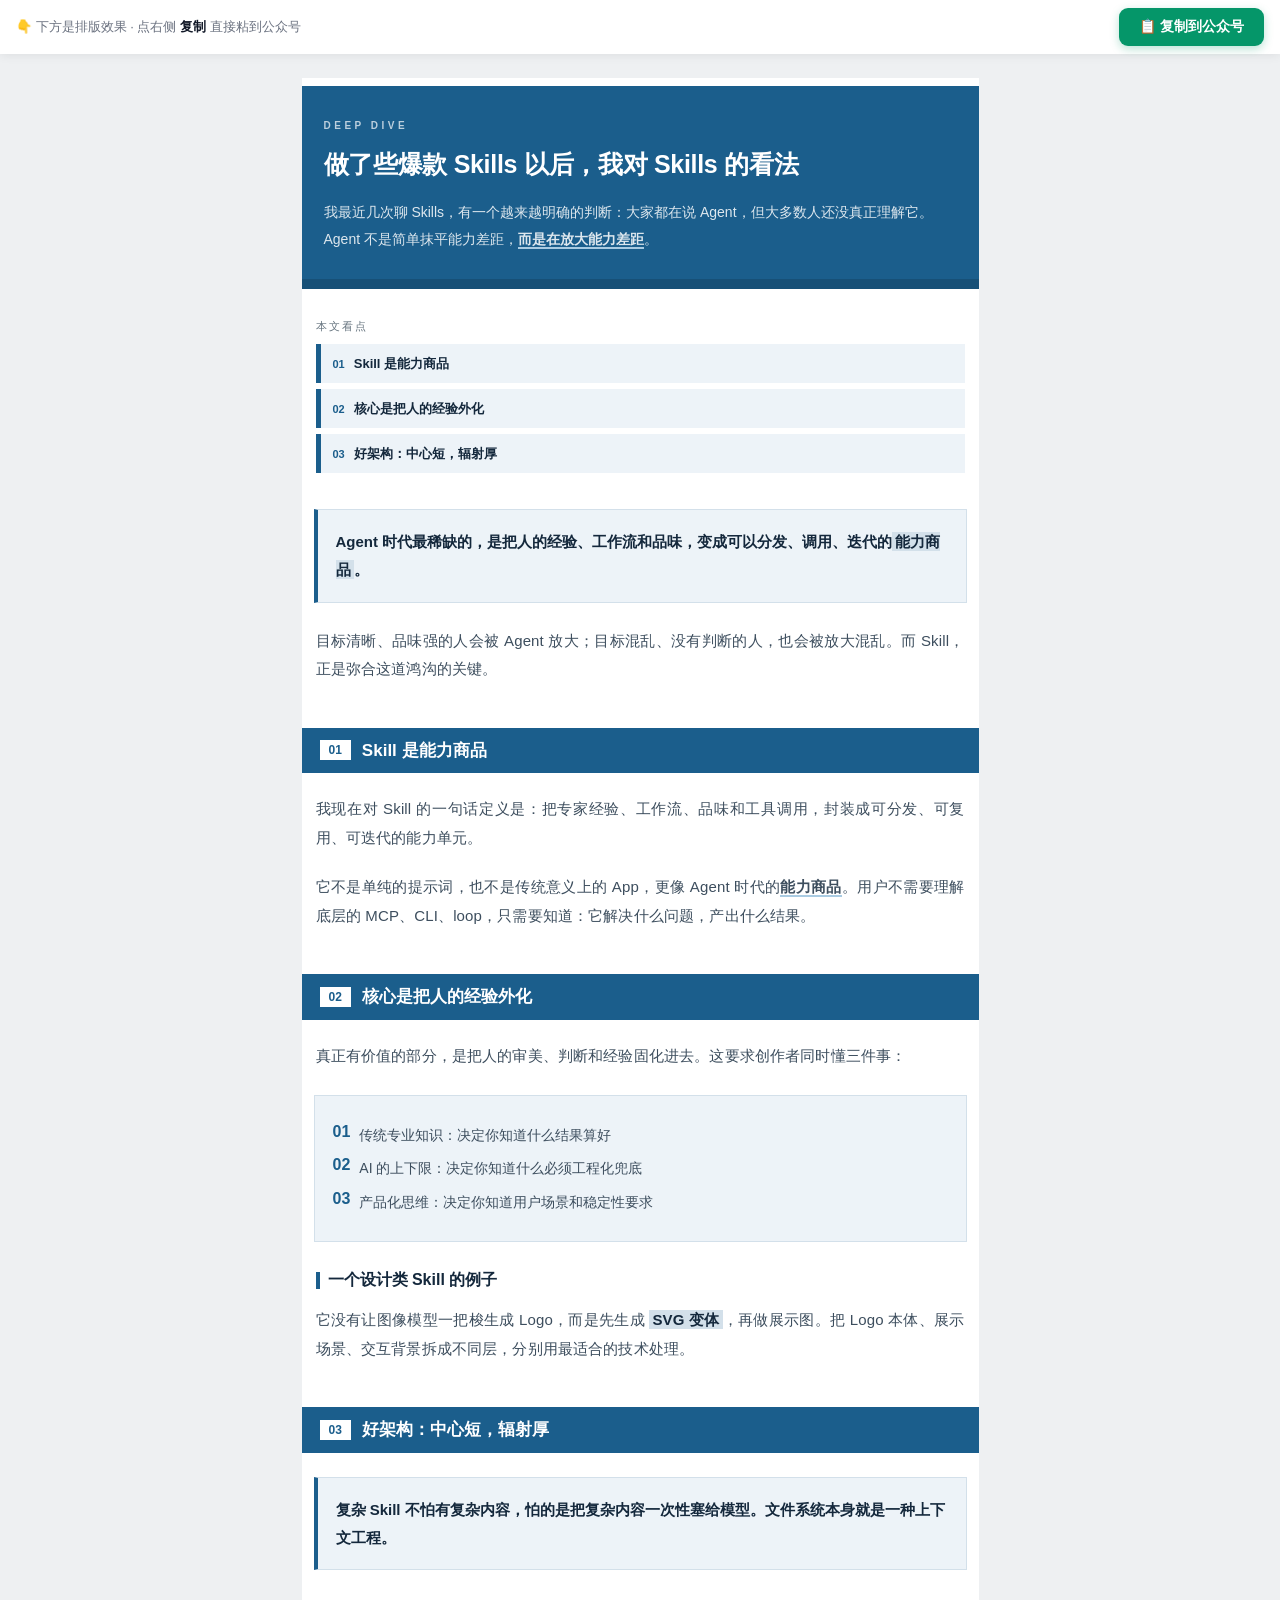
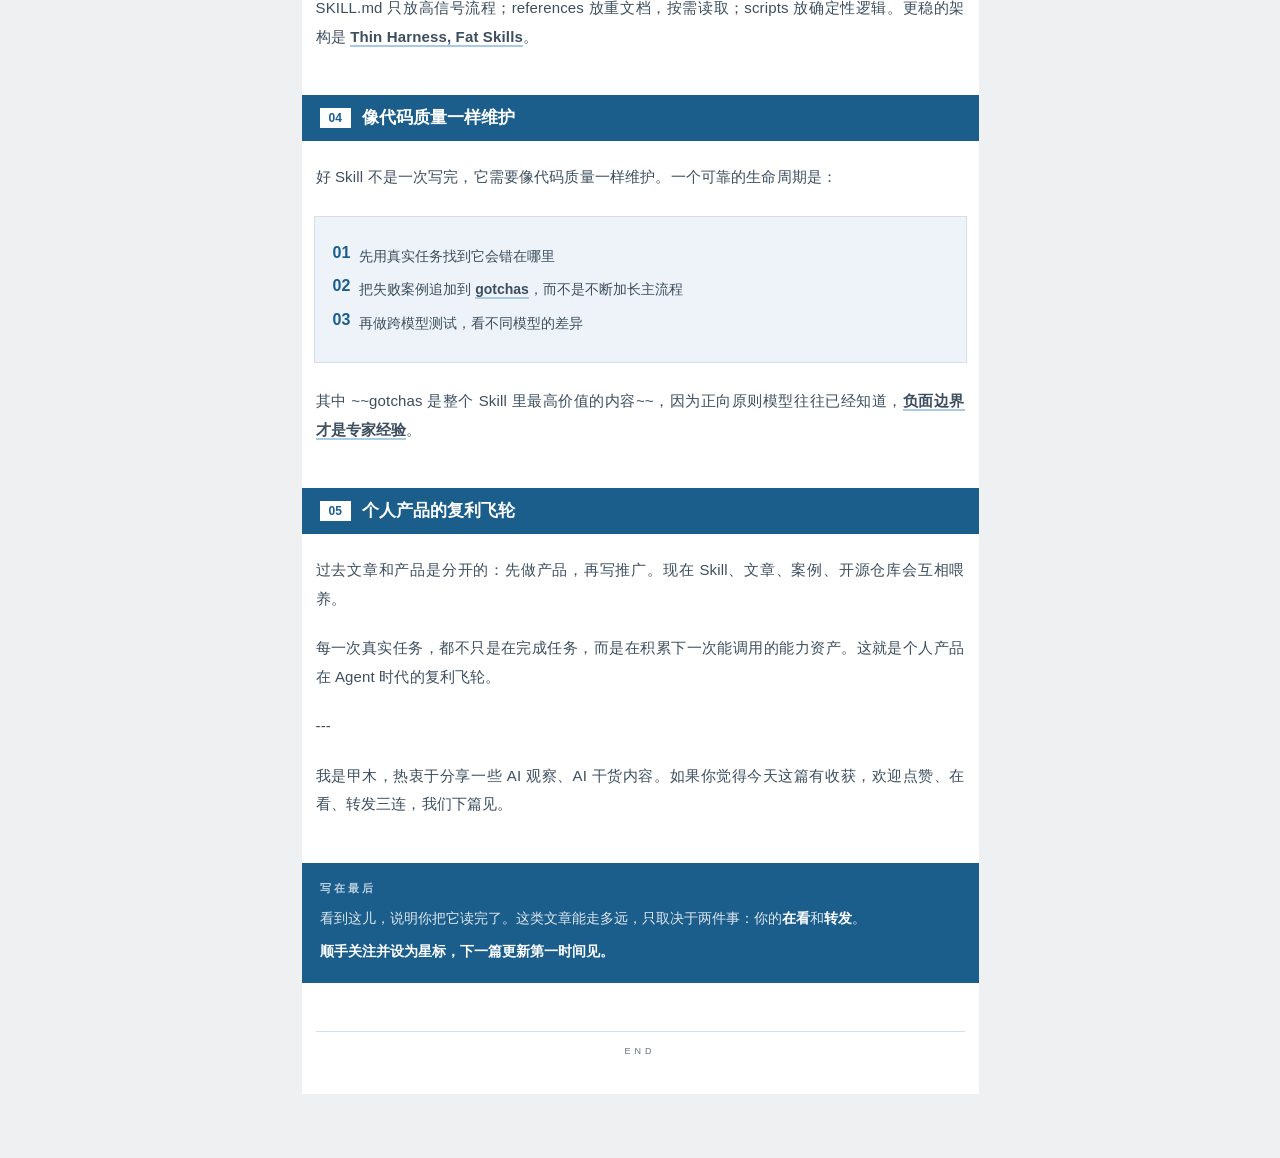
==== docs/gallery/color-block.html @ 977cc952 "feat: optimize pipeline and add news themes" ====
<!DOCTYPE html>
<html lang="zh-CN">
<head>
<meta charset="UTF-8">
<meta name="viewport" content="width=device-width, initial-scale=1">
<title>color-block · 公众号排版预览</title>
<style>
  body{margin:0;background:#eef0f2;font-family:-apple-system,BlinkMacSystemFont,'PingFang SC','Hiragino Sans GB','Microsoft YaHei',sans-serif;-webkit-text-size-adjust:100%;}
  .gzh-toolbar{position:fixed;top:0;left:0;right:0;height:54px;background:#ffffff;box-shadow:0 1px 10px rgba(0,0,0,.08);display:flex;align-items:center;justify-content:space-between;padding:0 16px;z-index:99;}
  .gzh-hint{font-size:13px;color:#6b7280;line-height:1.4;}
  .gzh-hint b{color:#111827;}
  .gzh-copy{background:#059669;color:#fff;border:0;border-radius:9px;padding:10px 20px;font-size:14px;font-weight:700;cursor:pointer;box-shadow:0 3px 10px rgba(5,150,105,.28);white-space:nowrap;transition:transform .08s,background .15s;}
  .gzh-copy:hover{background:#047857;}
  .gzh-copy:active{transform:translateY(1px);}
  .gzh-toast{position:fixed;top:66px;left:50%;transform:translateX(-50%);background:#111827;color:#fff;padding:11px 20px;border-radius:10px;font-size:14px;font-weight:600;opacity:0;pointer-events:none;transition:opacity .25s;z-index:100;box-shadow:0 6px 20px rgba(0,0,0,.25);max-width:88vw;text-align:center;}
  .gzh-toast.show{opacity:1;}
  .gzh-stage{max-width:700px;margin:78px auto 64px;padding:0 8px;}
  @media(max-width:520px){.gzh-hint{max-width:150px;}}
</style>
</head>
<body>
<div class="gzh-toolbar">
  <span class="gzh-hint">👇 下方是排版效果 · 点右侧 <b>复制</b> 直接粘到公众号</span>
  <button class="gzh-copy" id="gzhCopyBtn" onclick="gzhCopy()">📋 复制到公众号</button>
</div>
<div class="gzh-toast" id="gzhToast"></div>
<div class="gzh-stage">
  <div id="gzh-content">
<section style="box-sizing:border-box;max-width:677px;margin:0 auto;padding:8px 0 30px;background:#FFFFFF;color:#3D4E5E;font-family:-apple-system,BlinkMacSystemFont,Segoe UI,PingFang SC,Hiragino Sans GB,Microsoft YaHei,sans-serif;overflow-x:hidden;"><section style="margin:0 0 30px;background:#1B5E8C;padding:34px 22px 0;"><p style="margin:0 0 16px;font-size:10px;font-weight:800;letter-spacing:3.5px;color:#FFFFFFB3;"><span leaf="">DEEP DIVE</span></p><p style="margin:0 0 16px;font-size:25px;font-weight:800;line-height:1.42;color:#FFFFFF;letter-spacing:-0.3px;"><span leaf="">做了些爆款 Skills 以后，我对 Skills 的看法</span></p><p style="margin:0 0 26px;font-size:14px;line-height:1.95;color:#FFFFFFD9;"><span leaf="">我最近几次聊 Skills，有一个越来越明确的判断：大家都在说 Agent，但大多数人还没真正理解它。Agent 不是简单抹平能力差距，</span><span style="border-bottom:2px solid #A9CBE2;font-weight:600;"><span leaf="">而是在放大能力差距</span></span><span leaf="">。</span></p><section style="height:10px;background:#00000026;margin:0 -22px;line-height:0;"><span leaf=""> </span></section></section><section style="margin:0 14px 36px;"><p style="font-size:11px;color:#66747F;margin:0 0 10px;letter-spacing:2px;"><span leaf="">本文看点</span></p><section style="background:#EDF3F8;border-left:5px solid #1B5E8C;padding:10px 12px;margin-bottom:6px;"><span style="font-size:11px;font-weight:800;color:#1B5E8C;margin-right:9px;"><span leaf="">01</span></span><span style="font-size:13px;font-weight:700;color:#14283C;"><span leaf="">Skill 是能力商品</span></span></section><section style="background:#EDF3F8;border-left:5px solid #1B5E8C;padding:10px 12px;margin-bottom:6px;"><span style="font-size:11px;font-weight:800;color:#1B5E8C;margin-right:9px;"><span leaf="">02</span></span><span style="font-size:13px;font-weight:700;color:#14283C;"><span leaf="">核心是把人的经验外化</span></span></section><section style="background:#EDF3F8;border-left:5px solid #1B5E8C;padding:10px 12px;margin-bottom:6px;"><span style="font-size:11px;font-weight:800;color:#1B5E8C;margin-right:9px;"><span leaf="">03</span></span><span style="font-size:13px;font-weight:700;color:#14283C;"><span leaf="">好架构：中心短，辐射厚</span></span></section></section><section style="margin:24px 12px;padding:18px;background:#FFFFFF;border:1px solid #D3E0EA;border-radius:0;box-shadow:none;background:#EDF3F8;border-left:4px solid #1B5E8C;box-shadow:none;"><p style="margin:0;font-size:15px;line-height:1.85;color:#14283C;font-weight:650;"><span leaf="">Agent 时代最稀缺的，是把人的经验、工作流和品味，变成可以分发、调用、迭代的</span><span style="background:#D3E0EA;color:#14283C;padding:1px 3px;font-weight:600;"><span leaf="">能力商品</span></span><span leaf="">。</span></p></section><p style="margin:0 14px 21px;font-size:15px;line-height:1.9;letter-spacing:0.15px;text-align:justify;color:#3D4E5E;"><span leaf="">目标清晰、品味强的人会被 Agent 放大；目标混乱、没有判断的人，也会被放大混乱。而 Skill，正是弥合这道鸿沟的关键。</span></p><section style="margin:44px 0 22px;background:#1B5E8C;padding:11px 18px;"><section style="display:flex;align-items:center;"><span style="display:inline-block;background:#FFFFFF;color:#1B5E8C;font-size:12px;font-weight:800;padding:3px 9px;margin-right:11px;"><span leaf="">01</span></span><span style="font-size:17px;font-weight:800;color:#FFFFFF;line-height:1.4;"><span leaf="">Skill 是能力商品</span></span></section></section><p style="margin:0 14px 21px;font-size:15px;line-height:1.9;letter-spacing:0.15px;text-align:justify;color:#3D4E5E;"><span leaf="">我现在对 Skill 的一句话定义是：把专家经验、工作流、品味和工具调用，封装成可分发、可复用、可迭代的能力单元。</span></p><p style="margin:0 14px 21px;font-size:15px;line-height:1.9;letter-spacing:0.15px;text-align:justify;color:#3D4E5E;"><span leaf="">它不是单纯的提示词，也不是传统意义上的 App，更像 Agent 时代的</span><span style="border-bottom:2px solid #A9CBE2;font-weight:600;"><span leaf="">能力商品</span></span><span leaf="">。用户不需要理解底层的 MCP、CLI、loop，只需要知道：它解决什么问题，产出什么结果。</span></p><section style="margin:44px 0 22px;background:#1B5E8C;padding:11px 18px;"><section style="display:flex;align-items:center;"><span style="display:inline-block;background:#FFFFFF;color:#1B5E8C;font-size:12px;font-weight:800;padding:3px 9px;margin-right:11px;"><span leaf="">02</span></span><span style="font-size:17px;font-weight:800;color:#FFFFFF;line-height:1.4;"><span leaf="">核心是把人的经验外化</span></span></section></section><p style="margin:0 14px 21px;font-size:15px;line-height:1.9;letter-spacing:0.15px;text-align:justify;color:#3D4E5E;"><span leaf="">真正有价值的部分，是把人的审美、判断和经验固化进去。这要求创作者同时懂三件事：</span></p><section style="margin:24px 12px;padding:18px;background:#FFFFFF;border:1px solid #D3E0EA;border-radius:0;box-shadow:none;background:#EDF3F8;"><section style="display:flex;align-items:flex-start;margin:9px 0;"><p style="margin:0 9px 0 0;color:#1B5E8C;font-weight:900;"><span leaf="">01</span></p><p style="margin:0;flex:1;font-size:14px;line-height:1.75;color:#3D4E5E;"><span leaf="">传统专业知识：决定你知道什么结果算好</span></p></section><section style="display:flex;align-items:flex-start;margin:9px 0;"><p style="margin:0 9px 0 0;color:#1B5E8C;font-weight:900;"><span leaf="">02</span></p><p style="margin:0;flex:1;font-size:14px;line-height:1.75;color:#3D4E5E;"><span leaf="">AI 的上下限：决定你知道什么必须工程化兜底</span></p></section><section style="display:flex;align-items:flex-start;margin:9px 0;"><p style="margin:0 9px 0 0;color:#1B5E8C;font-weight:900;"><span leaf="">03</span></p><p style="margin:0;flex:1;font-size:14px;line-height:1.75;color:#3D4E5E;"><span leaf="">产品化思维：决定你知道用户场景和稳定性要求</span></p></section></section><section style="margin:28px 14px 15px;display:flex;align-items:center;gap:8px;"><span style="width:4px;height:17px;background:#1B5E8C;display:inline-block;"><span leaf=""> </span></span><p style="margin:0;font-size:16px;font-weight:800;color:#14283C;"><span leaf="">一个设计类 Skill 的例子</span></p></section><p style="margin:0 14px 21px;font-size:15px;line-height:1.9;letter-spacing:0.15px;text-align:justify;color:#3D4E5E;"><span leaf="">它没有让图像模型一把梭生成 Logo，而是先生成 </span><span style="background:#D3E0EA;color:#14283C;padding:1px 3px;font-weight:600;"><span leaf="">SVG 变体</span></span><span leaf="">，再做展示图。把 Logo 本体、展示场景、交互背景拆成不同层，分别用最适合的技术处理。</span></p><section style="margin:44px 0 22px;background:#1B5E8C;padding:11px 18px;"><section style="display:flex;align-items:center;"><span style="display:inline-block;background:#FFFFFF;color:#1B5E8C;font-size:12px;font-weight:800;padding:3px 9px;margin-right:11px;"><span leaf="">03</span></span><span style="font-size:17px;font-weight:800;color:#FFFFFF;line-height:1.4;"><span leaf="">好架构：中心短，辐射厚</span></span></section></section><section style="margin:24px 12px;padding:18px;background:#FFFFFF;border:1px solid #D3E0EA;border-radius:0;box-shadow:none;background:#EDF3F8;border-left:4px solid #1B5E8C;box-shadow:none;"><p style="margin:0;font-size:15px;line-height:1.85;color:#14283C;font-weight:650;"><span leaf="">复杂 Skill 不怕有复杂内容，怕的是把复杂内容一次性塞给模型。文件系统本身就是一种上下文工程。</span></p></section><p style="margin:0 14px 21px;font-size:15px;line-height:1.9;letter-spacing:0.15px;text-align:justify;color:#3D4E5E;"><span leaf="">SKILL.md 只放高信号流程；references 放重文档，按需读取；scripts 放确定性逻辑。更稳的架构是 </span><span style="border-bottom:2px solid #A9CBE2;font-weight:600;"><span leaf="">Thin Harness, Fat Skills</span></span><span leaf="">。</span></p><section style="margin:44px 0 22px;background:#1B5E8C;padding:11px 18px;"><section style="display:flex;align-items:center;"><span style="display:inline-block;background:#FFFFFF;color:#1B5E8C;font-size:12px;font-weight:800;padding:3px 9px;margin-right:11px;"><span leaf="">04</span></span><span style="font-size:17px;font-weight:800;color:#FFFFFF;line-height:1.4;"><span leaf="">像代码质量一样维护</span></span></section></section><p style="margin:0 14px 21px;font-size:15px;line-height:1.9;letter-spacing:0.15px;text-align:justify;color:#3D4E5E;"><span leaf="">好 Skill 不是一次写完，它需要像代码质量一样维护。一个可靠的生命周期是：</span></p><section style="margin:24px 12px;padding:18px;background:#FFFFFF;border:1px solid #D3E0EA;border-radius:0;box-shadow:none;background:#EDF3F8;"><section style="display:flex;align-items:flex-start;margin:9px 0;"><p style="margin:0 9px 0 0;color:#1B5E8C;font-weight:900;"><span leaf="">01</span></p><p style="margin:0;flex:1;font-size:14px;line-height:1.75;color:#3D4E5E;"><span leaf="">先用真实任务找到它会错在哪里</span></p></section><section style="display:flex;align-items:flex-start;margin:9px 0;"><p style="margin:0 9px 0 0;color:#1B5E8C;font-weight:900;"><span leaf="">02</span></p><p style="margin:0;flex:1;font-size:14px;line-height:1.75;color:#3D4E5E;"><span leaf="">把失败案例追加到 </span><span style="border-bottom:2px solid #A9CBE2;font-weight:600;"><span leaf="">gotchas</span></span><span leaf="">，而不是不断加长主流程</span></p></section><section style="display:flex;align-items:flex-start;margin:9px 0;"><p style="margin:0 9px 0 0;color:#1B5E8C;font-weight:900;"><span leaf="">03</span></p><p style="margin:0;flex:1;font-size:14px;line-height:1.75;color:#3D4E5E;"><span leaf="">再做跨模型测试，看不同模型的差异</span></p></section></section><p style="margin:0 14px 21px;font-size:15px;line-height:1.9;letter-spacing:0.15px;text-align:justify;color:#3D4E5E;"><span leaf="">其中 ~~gotchas 是整个 Skill 里最高价值的内容~~，因为正向原则模型往往已经知道，</span><span style="border-bottom:2px solid #A9CBE2;font-weight:600;"><span leaf="">负面边界才是专家经验</span></span><span leaf="">。</span></p><section style="margin:44px 0 22px;background:#1B5E8C;padding:11px 18px;"><section style="display:flex;align-items:center;"><span style="display:inline-block;background:#FFFFFF;color:#1B5E8C;font-size:12px;font-weight:800;padding:3px 9px;margin-right:11px;"><span leaf="">05</span></span><span style="font-size:17px;font-weight:800;color:#FFFFFF;line-height:1.4;"><span leaf="">个人产品的复利飞轮</span></span></section></section><p style="margin:0 14px 21px;font-size:15px;line-height:1.9;letter-spacing:0.15px;text-align:justify;color:#3D4E5E;"><span leaf="">过去文章和产品是分开的：先做产品，再写推广。现在 Skill、文章、案例、开源仓库会互相喂养。</span></p><p style="margin:0 14px 21px;font-size:15px;line-height:1.9;letter-spacing:0.15px;text-align:justify;color:#3D4E5E;"><span leaf="">每一次真实任务，都不只是在完成任务，而是在积累下一次能调用的能力资产。这就是个人产品在 Agent 时代的复利飞轮。</span></p><p style="margin:0 14px 21px;font-size:15px;line-height:1.9;letter-spacing:0.15px;text-align:justify;color:#3D4E5E;"><span leaf="">---</span></p><p style="margin:0 14px 21px;font-size:15px;line-height:1.9;letter-spacing:0.15px;text-align:justify;color:#3D4E5E;"><span leaf="">我是甲木，热衷于分享一些 AI 观察、AI 干货内容。如果你觉得今天这篇有收获，欢迎点赞、在看、转发三连，我们下篇见。</span></p><section style="margin:44px 0 0;background:#1B5E8C;padding:18px 18px;"><p style="margin:0 0 10px;font-size:11px;font-weight:800;letter-spacing:3px;color:#FFFFFFB3;"><span leaf="">写在最后</span></p><p style="margin:0 0 8px;font-size:14px;line-height:1.85;color:#FFFFFFD9;"><span leaf="">看到这儿，说明你把它读完了。这类文章能走多远，只取决于两件事：你的</span><span style="font-weight:800;color:#FFFFFF;"><span leaf="">在看</span></span><span leaf="">和</span><span style="font-weight:800;color:#FFFFFF;"><span leaf="">转发</span></span><span leaf="">。</span></p><p style="margin:0;font-size:14px;line-height:1.85;font-weight:700;color:#FFFFFF;"><span leaf="">顺手</span><span style="font-weight:800;color:#FFFFFF;"><span leaf="">关注</span></span><span leaf="">并设为星标，下一篇更新第一时间见。</span></p></section><section style="margin:48px 14px 8px;text-align:center;"><section style="height:1px;background:#D3E0EA;margin-bottom:14px;"><span leaf=""> </span></section><p style="margin:0;font-size:9px;color:#66747F;letter-spacing:4px;"><span leaf="">END</span></p></section></section>
  </div>
</div>
<script>
  function gzhShowToast(msg){
    var t=document.getElementById('gzhToast');
    t.textContent=msg;t.classList.add('show');
    clearTimeout(t._timer);
    t._timer=setTimeout(function(){t.classList.remove('show');},2800);
  }
  function gzhCopy(){
    var el=document.getElementById('gzh-content');
    // 选中渲染后的富文本节点并复制（等价于手动 Ctrl+A / Ctrl+C，保留全部样式）
    var range=document.createRange();
    range.selectNodeContents(el);
    var sel=window.getSelection();
    sel.removeAllRanges();
    sel.addRange(range);
    var ok=false;
    try{ok=document.execCommand('copy');}catch(e){ok=false;}
    sel.removeAllRanges();
    var btn=document.getElementById('gzhCopyBtn');
    if(ok){
      gzhShowToast('✅ 已复制！去公众号编辑器按 Ctrl/⌘+V 粘贴即可');
      var old=btn.textContent;btn.textContent='✅ 已复制';
      setTimeout(function(){btn.textContent=old;},2200);
    }else{
      gzhShowToast('⚠ 自动复制失败，请手动全选(Ctrl/⌘+A)再复制(Ctrl/⌘+C)');
    }
  }
</script>
</body>
</html>
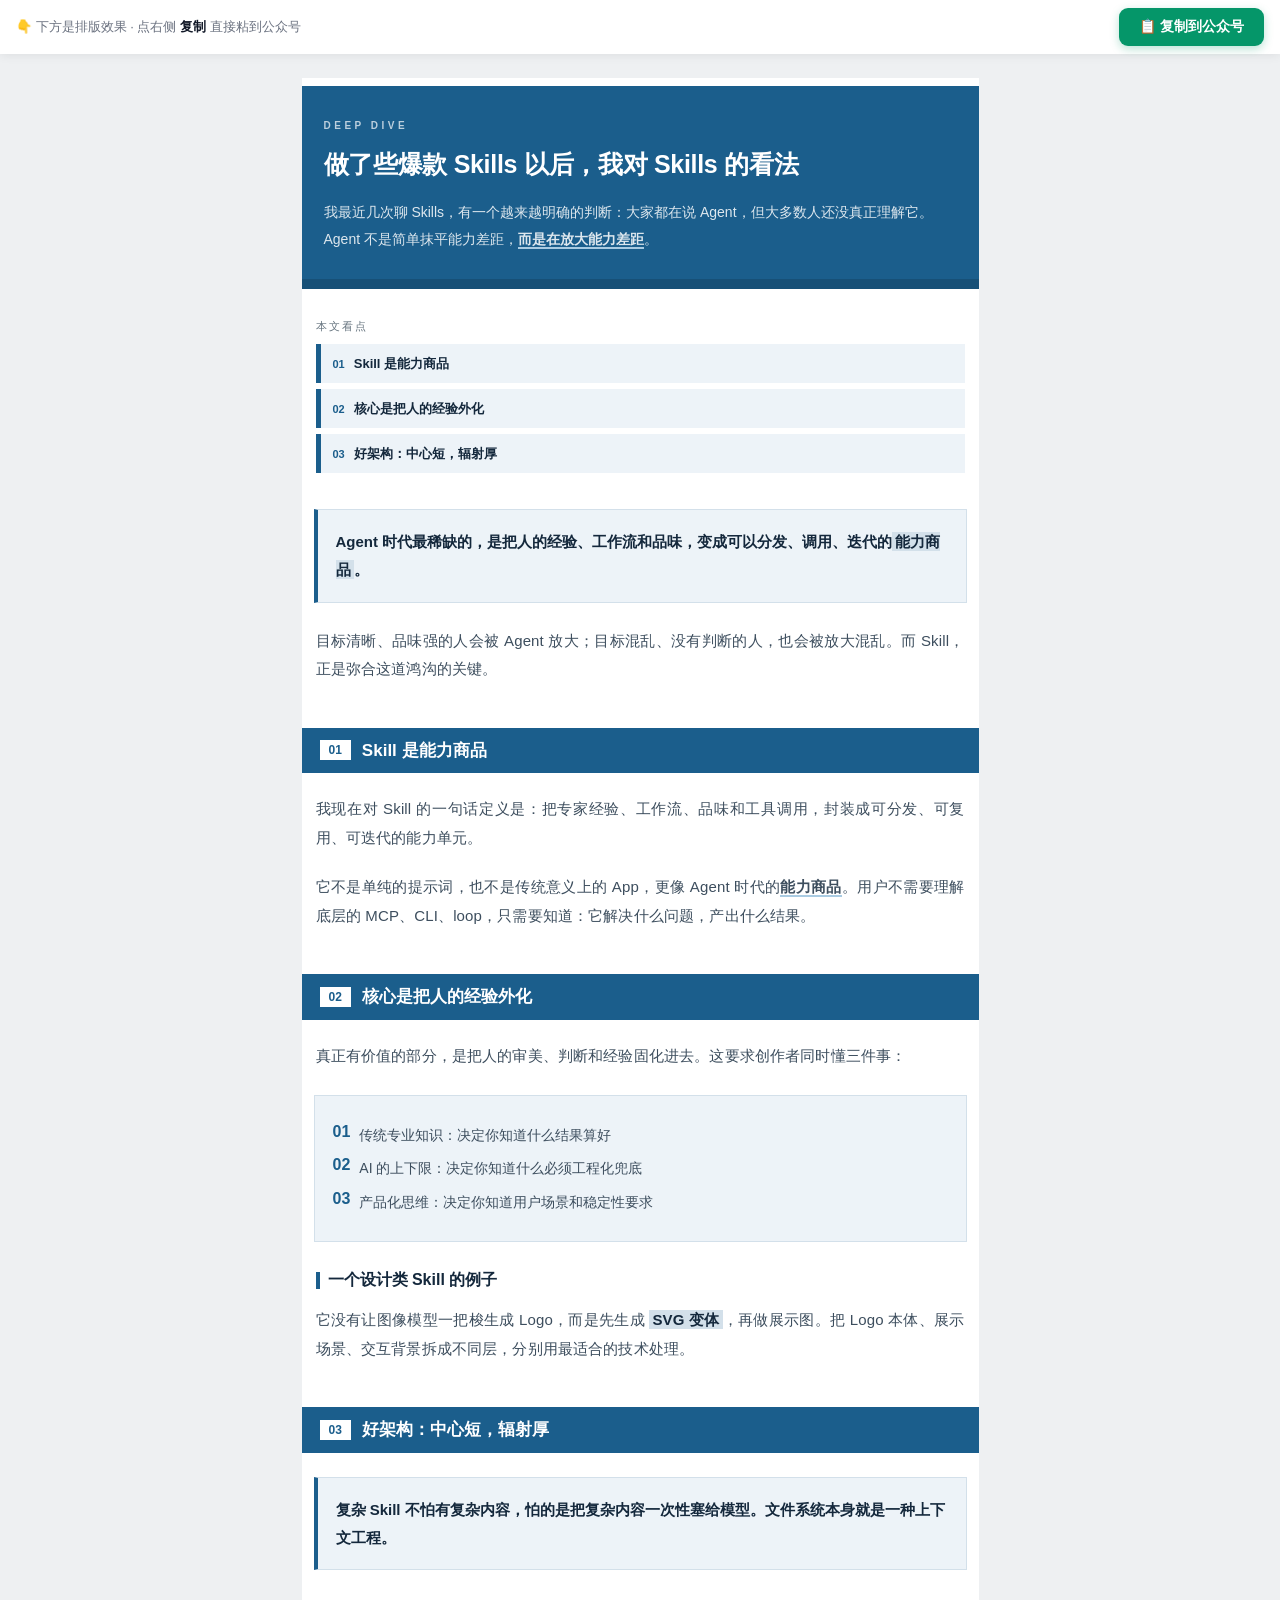
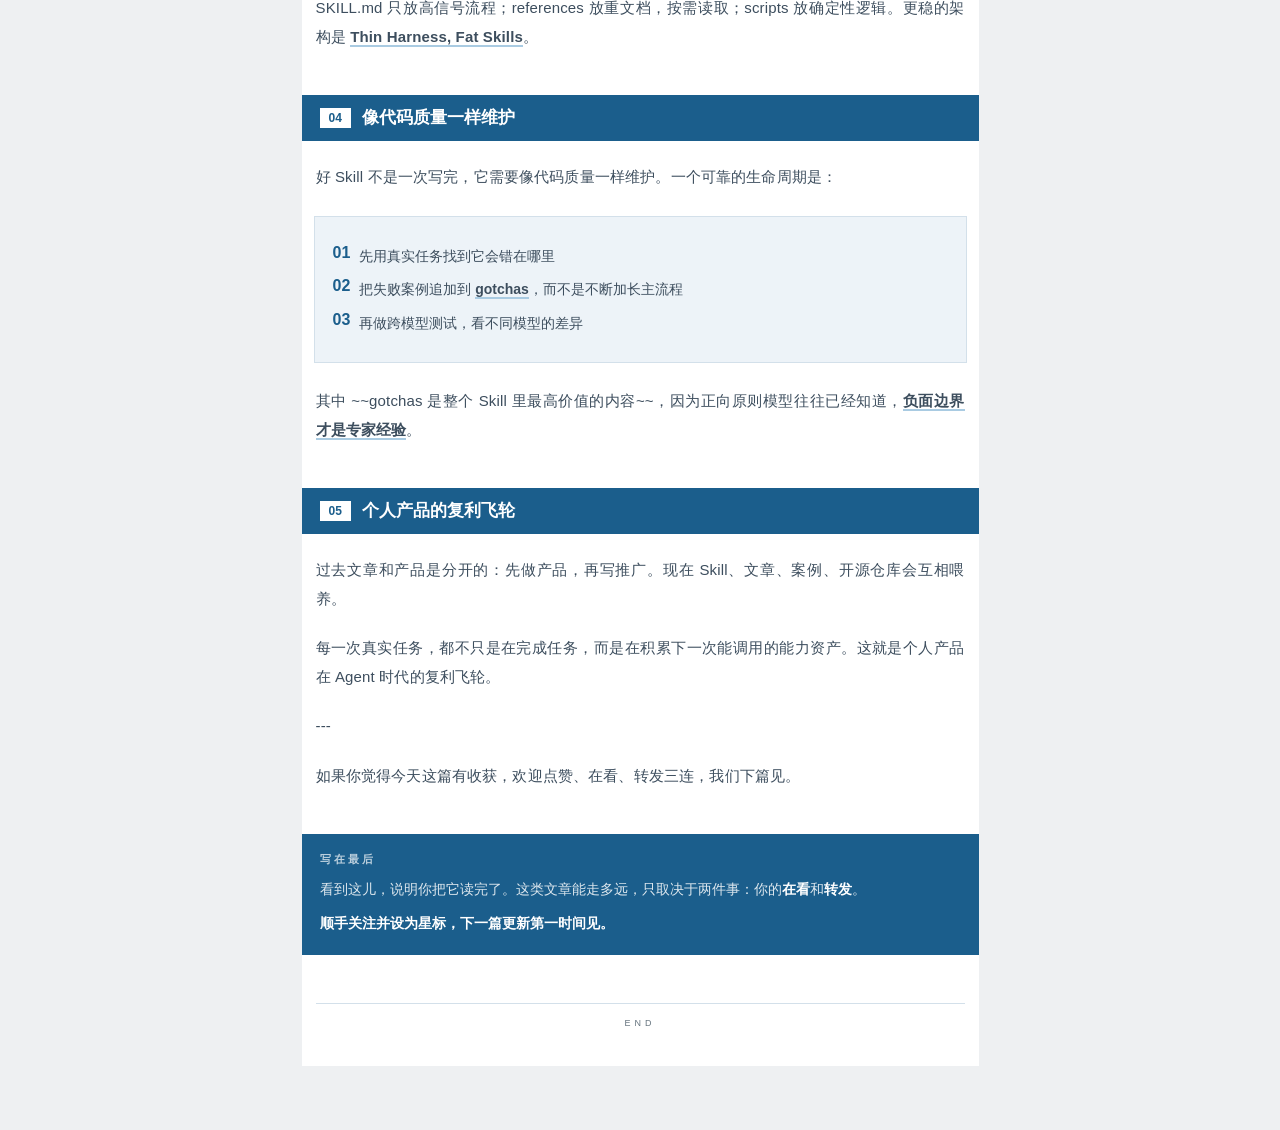
==== commit a068e8e4: "docs: drop co-author branding, keep AGPL copyright Remove joint-project banners, thanks, and sample " ====
--- a/docs/gallery/color-block.html
+++ b/docs/gallery/color-block.html
@@ -26,7 +26,7 @@
 <div class="gzh-toast" id="gzhToast"></div>
 <div class="gzh-stage">
   <div id="gzh-content">
-<section style="box-sizing:border-box;max-width:677px;margin:0 auto;padding:8px 0 30px;background:#FFFFFF;color:#3D4E5E;font-family:-apple-system,BlinkMacSystemFont,Segoe UI,PingFang SC,Hiragino Sans GB,Microsoft YaHei,sans-serif;overflow-x:hidden;"><section style="margin:0 0 30px;background:#1B5E8C;padding:34px 22px 0;"><p style="margin:0 0 16px;font-size:10px;font-weight:800;letter-spacing:3.5px;color:#FFFFFFB3;"><span leaf="">DEEP DIVE</span></p><p style="margin:0 0 16px;font-size:25px;font-weight:800;line-height:1.42;color:#FFFFFF;letter-spacing:-0.3px;"><span leaf="">做了些爆款 Skills 以后，我对 Skills 的看法</span></p><p style="margin:0 0 26px;font-size:14px;line-height:1.95;color:#FFFFFFD9;"><span leaf="">我最近几次聊 Skills，有一个越来越明确的判断：大家都在说 Agent，但大多数人还没真正理解它。Agent 不是简单抹平能力差距，</span><span style="border-bottom:2px solid #A9CBE2;font-weight:600;"><span leaf="">而是在放大能力差距</span></span><span leaf="">。</span></p><section style="height:10px;background:#00000026;margin:0 -22px;line-height:0;"><span leaf=""> </span></section></section><section style="margin:0 14px 36px;"><p style="font-size:11px;color:#66747F;margin:0 0 10px;letter-spacing:2px;"><span leaf="">本文看点</span></p><section style="background:#EDF3F8;border-left:5px solid #1B5E8C;padding:10px 12px;margin-bottom:6px;"><span style="font-size:11px;font-weight:800;color:#1B5E8C;margin-right:9px;"><span leaf="">01</span></span><span style="font-size:13px;font-weight:700;color:#14283C;"><span leaf="">Skill 是能力商品</span></span></section><section style="background:#EDF3F8;border-left:5px solid #1B5E8C;padding:10px 12px;margin-bottom:6px;"><span style="font-size:11px;font-weight:800;color:#1B5E8C;margin-right:9px;"><span leaf="">02</span></span><span style="font-size:13px;font-weight:700;color:#14283C;"><span leaf="">核心是把人的经验外化</span></span></section><section style="background:#EDF3F8;border-left:5px solid #1B5E8C;padding:10px 12px;margin-bottom:6px;"><span style="font-size:11px;font-weight:800;color:#1B5E8C;margin-right:9px;"><span leaf="">03</span></span><span style="font-size:13px;font-weight:700;color:#14283C;"><span leaf="">好架构：中心短，辐射厚</span></span></section></section><section style="margin:24px 12px;padding:18px;background:#FFFFFF;border:1px solid #D3E0EA;border-radius:0;box-shadow:none;background:#EDF3F8;border-left:4px solid #1B5E8C;box-shadow:none;"><p style="margin:0;font-size:15px;line-height:1.85;color:#14283C;font-weight:650;"><span leaf="">Agent 时代最稀缺的，是把人的经验、工作流和品味，变成可以分发、调用、迭代的</span><span style="background:#D3E0EA;color:#14283C;padding:1px 3px;font-weight:600;"><span leaf="">能力商品</span></span><span leaf="">。</span></p></section><p style="margin:0 14px 21px;font-size:15px;line-height:1.9;letter-spacing:0.15px;text-align:justify;color:#3D4E5E;"><span leaf="">目标清晰、品味强的人会被 Agent 放大；目标混乱、没有判断的人，也会被放大混乱。而 Skill，正是弥合这道鸿沟的关键。</span></p><section style="margin:44px 0 22px;background:#1B5E8C;padding:11px 18px;"><section style="display:flex;align-items:center;"><span style="display:inline-block;background:#FFFFFF;color:#1B5E8C;font-size:12px;font-weight:800;padding:3px 9px;margin-right:11px;"><span leaf="">01</span></span><span style="font-size:17px;font-weight:800;color:#FFFFFF;line-height:1.4;"><span leaf="">Skill 是能力商品</span></span></section></section><p style="margin:0 14px 21px;font-size:15px;line-height:1.9;letter-spacing:0.15px;text-align:justify;color:#3D4E5E;"><span leaf="">我现在对 Skill 的一句话定义是：把专家经验、工作流、品味和工具调用，封装成可分发、可复用、可迭代的能力单元。</span></p><p style="margin:0 14px 21px;font-size:15px;line-height:1.9;letter-spacing:0.15px;text-align:justify;color:#3D4E5E;"><span leaf="">它不是单纯的提示词，也不是传统意义上的 App，更像 Agent 时代的</span><span style="border-bottom:2px solid #A9CBE2;font-weight:600;"><span leaf="">能力商品</span></span><span leaf="">。用户不需要理解底层的 MCP、CLI、loop，只需要知道：它解决什么问题，产出什么结果。</span></p><section style="margin:44px 0 22px;background:#1B5E8C;padding:11px 18px;"><section style="display:flex;align-items:center;"><span style="display:inline-block;background:#FFFFFF;color:#1B5E8C;font-size:12px;font-weight:800;padding:3px 9px;margin-right:11px;"><span leaf="">02</span></span><span style="font-size:17px;font-weight:800;color:#FFFFFF;line-height:1.4;"><span leaf="">核心是把人的经验外化</span></span></section></section><p style="margin:0 14px 21px;font-size:15px;line-height:1.9;letter-spacing:0.15px;text-align:justify;color:#3D4E5E;"><span leaf="">真正有价值的部分，是把人的审美、判断和经验固化进去。这要求创作者同时懂三件事：</span></p><section style="margin:24px 12px;padding:18px;background:#FFFFFF;border:1px solid #D3E0EA;border-radius:0;box-shadow:none;background:#EDF3F8;"><section style="display:flex;align-items:flex-start;margin:9px 0;"><p style="margin:0 9px 0 0;color:#1B5E8C;font-weight:900;"><span leaf="">01</span></p><p style="margin:0;flex:1;font-size:14px;line-height:1.75;color:#3D4E5E;"><span leaf="">传统专业知识：决定你知道什么结果算好</span></p></section><section style="display:flex;align-items:flex-start;margin:9px 0;"><p style="margin:0 9px 0 0;color:#1B5E8C;font-weight:900;"><span leaf="">02</span></p><p style="margin:0;flex:1;font-size:14px;line-height:1.75;color:#3D4E5E;"><span leaf="">AI 的上下限：决定你知道什么必须工程化兜底</span></p></section><section style="display:flex;align-items:flex-start;margin:9px 0;"><p style="margin:0 9px 0 0;color:#1B5E8C;font-weight:900;"><span leaf="">03</span></p><p style="margin:0;flex:1;font-size:14px;line-height:1.75;color:#3D4E5E;"><span leaf="">产品化思维：决定你知道用户场景和稳定性要求</span></p></section></section><section style="margin:28px 14px 15px;display:flex;align-items:center;gap:8px;"><span style="width:4px;height:17px;background:#1B5E8C;display:inline-block;"><span leaf=""> </span></span><p style="margin:0;font-size:16px;font-weight:800;color:#14283C;"><span leaf="">一个设计类 Skill 的例子</span></p></section><p style="margin:0 14px 21px;font-size:15px;line-height:1.9;letter-spacing:0.15px;text-align:justify;color:#3D4E5E;"><span leaf="">它没有让图像模型一把梭生成 Logo，而是先生成 </span><span style="background:#D3E0EA;color:#14283C;padding:1px 3px;font-weight:600;"><span leaf="">SVG 变体</span></span><span leaf="">，再做展示图。把 Logo 本体、展示场景、交互背景拆成不同层，分别用最适合的技术处理。</span></p><section style="margin:44px 0 22px;background:#1B5E8C;padding:11px 18px;"><section style="display:flex;align-items:center;"><span style="display:inline-block;background:#FFFFFF;color:#1B5E8C;font-size:12px;font-weight:800;padding:3px 9px;margin-right:11px;"><span leaf="">03</span></span><span style="font-size:17px;font-weight:800;color:#FFFFFF;line-height:1.4;"><span leaf="">好架构：中心短，辐射厚</span></span></section></section><section style="margin:24px 12px;padding:18px;background:#FFFFFF;border:1px solid #D3E0EA;border-radius:0;box-shadow:none;background:#EDF3F8;border-left:4px solid #1B5E8C;box-shadow:none;"><p style="margin:0;font-size:15px;line-height:1.85;color:#14283C;font-weight:650;"><span leaf="">复杂 Skill 不怕有复杂内容，怕的是把复杂内容一次性塞给模型。文件系统本身就是一种上下文工程。</span></p></section><p style="margin:0 14px 21px;font-size:15px;line-height:1.9;letter-spacing:0.15px;text-align:justify;color:#3D4E5E;"><span leaf="">SKILL.md 只放高信号流程；references 放重文档，按需读取；scripts 放确定性逻辑。更稳的架构是 </span><span style="border-bottom:2px solid #A9CBE2;font-weight:600;"><span leaf="">Thin Harness, Fat Skills</span></span><span leaf="">。</span></p><section style="margin:44px 0 22px;background:#1B5E8C;padding:11px 18px;"><section style="display:flex;align-items:center;"><span style="display:inline-block;background:#FFFFFF;color:#1B5E8C;font-size:12px;font-weight:800;padding:3px 9px;margin-right:11px;"><span leaf="">04</span></span><span style="font-size:17px;font-weight:800;color:#FFFFFF;line-height:1.4;"><span leaf="">像代码质量一样维护</span></span></section></section><p style="margin:0 14px 21px;font-size:15px;line-height:1.9;letter-spacing:0.15px;text-align:justify;color:#3D4E5E;"><span leaf="">好 Skill 不是一次写完，它需要像代码质量一样维护。一个可靠的生命周期是：</span></p><section style="margin:24px 12px;padding:18px;background:#FFFFFF;border:1px solid #D3E0EA;border-radius:0;box-shadow:none;background:#EDF3F8;"><section style="display:flex;align-items:flex-start;margin:9px 0;"><p style="margin:0 9px 0 0;color:#1B5E8C;font-weight:900;"><span leaf="">01</span></p><p style="margin:0;flex:1;font-size:14px;line-height:1.75;color:#3D4E5E;"><span leaf="">先用真实任务找到它会错在哪里</span></p></section><section style="display:flex;align-items:flex-start;margin:9px 0;"><p style="margin:0 9px 0 0;color:#1B5E8C;font-weight:900;"><span leaf="">02</span></p><p style="margin:0;flex:1;font-size:14px;line-height:1.75;color:#3D4E5E;"><span leaf="">把失败案例追加到 </span><span style="border-bottom:2px solid #A9CBE2;font-weight:600;"><span leaf="">gotchas</span></span><span leaf="">，而不是不断加长主流程</span></p></section><section style="display:flex;align-items:flex-start;margin:9px 0;"><p style="margin:0 9px 0 0;color:#1B5E8C;font-weight:900;"><span leaf="">03</span></p><p style="margin:0;flex:1;font-size:14px;line-height:1.75;color:#3D4E5E;"><span leaf="">再做跨模型测试，看不同模型的差异</span></p></section></section><p style="margin:0 14px 21px;font-size:15px;line-height:1.9;letter-spacing:0.15px;text-align:justify;color:#3D4E5E;"><span leaf="">其中 ~~gotchas 是整个 Skill 里最高价值的内容~~，因为正向原则模型往往已经知道，</span><span style="border-bottom:2px solid #A9CBE2;font-weight:600;"><span leaf="">负面边界才是专家经验</span></span><span leaf="">。</span></p><section style="margin:44px 0 22px;background:#1B5E8C;padding:11px 18px;"><section style="display:flex;align-items:center;"><span style="display:inline-block;background:#FFFFFF;color:#1B5E8C;font-size:12px;font-weight:800;padding:3px 9px;margin-right:11px;"><span leaf="">05</span></span><span style="font-size:17px;font-weight:800;color:#FFFFFF;line-height:1.4;"><span leaf="">个人产品的复利飞轮</span></span></section></section><p style="margin:0 14px 21px;font-size:15px;line-height:1.9;letter-spacing:0.15px;text-align:justify;color:#3D4E5E;"><span leaf="">过去文章和产品是分开的：先做产品，再写推广。现在 Skill、文章、案例、开源仓库会互相喂养。</span></p><p style="margin:0 14px 21px;font-size:15px;line-height:1.9;letter-spacing:0.15px;text-align:justify;color:#3D4E5E;"><span leaf="">每一次真实任务，都不只是在完成任务，而是在积累下一次能调用的能力资产。这就是个人产品在 Agent 时代的复利飞轮。</span></p><p style="margin:0 14px 21px;font-size:15px;line-height:1.9;letter-spacing:0.15px;text-align:justify;color:#3D4E5E;"><span leaf="">---</span></p><p style="margin:0 14px 21px;font-size:15px;line-height:1.9;letter-spacing:0.15px;text-align:justify;color:#3D4E5E;"><span leaf="">我是甲木，热衷于分享一些 AI 观察、AI 干货内容。如果你觉得今天这篇有收获，欢迎点赞、在看、转发三连，我们下篇见。</span></p><section style="margin:44px 0 0;background:#1B5E8C;padding:18px 18px;"><p style="margin:0 0 10px;font-size:11px;font-weight:800;letter-spacing:3px;color:#FFFFFFB3;"><span leaf="">写在最后</span></p><p style="margin:0 0 8px;font-size:14px;line-height:1.85;color:#FFFFFFD9;"><span leaf="">看到这儿，说明你把它读完了。这类文章能走多远，只取决于两件事：你的</span><span style="font-weight:800;color:#FFFFFF;"><span leaf="">在看</span></span><span leaf="">和</span><span style="font-weight:800;color:#FFFFFF;"><span leaf="">转发</span></span><span leaf="">。</span></p><p style="margin:0;font-size:14px;line-height:1.85;font-weight:700;color:#FFFFFF;"><span leaf="">顺手</span><span style="font-weight:800;color:#FFFFFF;"><span leaf="">关注</span></span><span leaf="">并设为星标，下一篇更新第一时间见。</span></p></section><section style="margin:48px 14px 8px;text-align:center;"><section style="height:1px;background:#D3E0EA;margin-bottom:14px;"><span leaf=""> </span></section><p style="margin:0;font-size:9px;color:#66747F;letter-spacing:4px;"><span leaf="">END</span></p></section></section>
+<section style="box-sizing:border-box;max-width:677px;margin:0 auto;padding:8px 0 30px;background:#FFFFFF;color:#3D4E5E;font-family:-apple-system,BlinkMacSystemFont,Segoe UI,PingFang SC,Hiragino Sans GB,Microsoft YaHei,sans-serif;overflow-x:hidden;"><section style="margin:0 0 30px;background:#1B5E8C;padding:34px 22px 0;"><p style="margin:0 0 16px;font-size:10px;font-weight:800;letter-spacing:3.5px;color:#FFFFFFB3;"><span leaf="">DEEP DIVE</span></p><p style="margin:0 0 16px;font-size:25px;font-weight:800;line-height:1.42;color:#FFFFFF;letter-spacing:-0.3px;"><span leaf="">做了些爆款 Skills 以后，我对 Skills 的看法</span></p><p style="margin:0 0 26px;font-size:14px;line-height:1.95;color:#FFFFFFD9;"><span leaf="">我最近几次聊 Skills，有一个越来越明确的判断：大家都在说 Agent，但大多数人还没真正理解它。Agent 不是简单抹平能力差距，</span><span style="border-bottom:2px solid #A9CBE2;font-weight:600;"><span leaf="">而是在放大能力差距</span></span><span leaf="">。</span></p><section style="height:10px;background:#00000026;margin:0 -22px;line-height:0;"><span leaf=""> </span></section></section><section style="margin:0 14px 36px;"><p style="font-size:11px;color:#66747F;margin:0 0 10px;letter-spacing:2px;"><span leaf="">本文看点</span></p><section style="background:#EDF3F8;border-left:5px solid #1B5E8C;padding:10px 12px;margin-bottom:6px;"><span style="font-size:11px;font-weight:800;color:#1B5E8C;margin-right:9px;"><span leaf="">01</span></span><span style="font-size:13px;font-weight:700;color:#14283C;"><span leaf="">Skill 是能力商品</span></span></section><section style="background:#EDF3F8;border-left:5px solid #1B5E8C;padding:10px 12px;margin-bottom:6px;"><span style="font-size:11px;font-weight:800;color:#1B5E8C;margin-right:9px;"><span leaf="">02</span></span><span style="font-size:13px;font-weight:700;color:#14283C;"><span leaf="">核心是把人的经验外化</span></span></section><section style="background:#EDF3F8;border-left:5px solid #1B5E8C;padding:10px 12px;margin-bottom:6px;"><span style="font-size:11px;font-weight:800;color:#1B5E8C;margin-right:9px;"><span leaf="">03</span></span><span style="font-size:13px;font-weight:700;color:#14283C;"><span leaf="">好架构：中心短，辐射厚</span></span></section></section><section style="margin:24px 12px;padding:18px;background:#FFFFFF;border:1px solid #D3E0EA;border-radius:0;box-shadow:none;background:#EDF3F8;border-left:4px solid #1B5E8C;box-shadow:none;"><p style="margin:0;font-size:15px;line-height:1.85;color:#14283C;font-weight:650;"><span leaf="">Agent 时代最稀缺的，是把人的经验、工作流和品味，变成可以分发、调用、迭代的</span><span style="background:#D3E0EA;color:#14283C;padding:1px 3px;font-weight:600;"><span leaf="">能力商品</span></span><span leaf="">。</span></p></section><p style="margin:0 14px 21px;font-size:15px;line-height:1.9;letter-spacing:0.15px;text-align:justify;color:#3D4E5E;"><span leaf="">目标清晰、品味强的人会被 Agent 放大；目标混乱、没有判断的人，也会被放大混乱。而 Skill，正是弥合这道鸿沟的关键。</span></p><section style="margin:44px 0 22px;background:#1B5E8C;padding:11px 18px;"><section style="display:flex;align-items:center;"><span style="display:inline-block;background:#FFFFFF;color:#1B5E8C;font-size:12px;font-weight:800;padding:3px 9px;margin-right:11px;"><span leaf="">01</span></span><span style="font-size:17px;font-weight:800;color:#FFFFFF;line-height:1.4;"><span leaf="">Skill 是能力商品</span></span></section></section><p style="margin:0 14px 21px;font-size:15px;line-height:1.9;letter-spacing:0.15px;text-align:justify;color:#3D4E5E;"><span leaf="">我现在对 Skill 的一句话定义是：把专家经验、工作流、品味和工具调用，封装成可分发、可复用、可迭代的能力单元。</span></p><p style="margin:0 14px 21px;font-size:15px;line-height:1.9;letter-spacing:0.15px;text-align:justify;color:#3D4E5E;"><span leaf="">它不是单纯的提示词，也不是传统意义上的 App，更像 Agent 时代的</span><span style="border-bottom:2px solid #A9CBE2;font-weight:600;"><span leaf="">能力商品</span></span><span leaf="">。用户不需要理解底层的 MCP、CLI、loop，只需要知道：它解决什么问题，产出什么结果。</span></p><section style="margin:44px 0 22px;background:#1B5E8C;padding:11px 18px;"><section style="display:flex;align-items:center;"><span style="display:inline-block;background:#FFFFFF;color:#1B5E8C;font-size:12px;font-weight:800;padding:3px 9px;margin-right:11px;"><span leaf="">02</span></span><span style="font-size:17px;font-weight:800;color:#FFFFFF;line-height:1.4;"><span leaf="">核心是把人的经验外化</span></span></section></section><p style="margin:0 14px 21px;font-size:15px;line-height:1.9;letter-spacing:0.15px;text-align:justify;color:#3D4E5E;"><span leaf="">真正有价值的部分，是把人的审美、判断和经验固化进去。这要求创作者同时懂三件事：</span></p><section style="margin:24px 12px;padding:18px;background:#FFFFFF;border:1px solid #D3E0EA;border-radius:0;box-shadow:none;background:#EDF3F8;"><section style="display:flex;align-items:flex-start;margin:9px 0;"><p style="margin:0 9px 0 0;color:#1B5E8C;font-weight:900;"><span leaf="">01</span></p><p style="margin:0;flex:1;font-size:14px;line-height:1.75;color:#3D4E5E;"><span leaf="">传统专业知识：决定你知道什么结果算好</span></p></section><section style="display:flex;align-items:flex-start;margin:9px 0;"><p style="margin:0 9px 0 0;color:#1B5E8C;font-weight:900;"><span leaf="">02</span></p><p style="margin:0;flex:1;font-size:14px;line-height:1.75;color:#3D4E5E;"><span leaf="">AI 的上下限：决定你知道什么必须工程化兜底</span></p></section><section style="display:flex;align-items:flex-start;margin:9px 0;"><p style="margin:0 9px 0 0;color:#1B5E8C;font-weight:900;"><span leaf="">03</span></p><p style="margin:0;flex:1;font-size:14px;line-height:1.75;color:#3D4E5E;"><span leaf="">产品化思维：决定你知道用户场景和稳定性要求</span></p></section></section><section style="margin:28px 14px 15px;display:flex;align-items:center;gap:8px;"><span style="width:4px;height:17px;background:#1B5E8C;display:inline-block;"><span leaf=""> </span></span><p style="margin:0;font-size:16px;font-weight:800;color:#14283C;"><span leaf="">一个设计类 Skill 的例子</span></p></section><p style="margin:0 14px 21px;font-size:15px;line-height:1.9;letter-spacing:0.15px;text-align:justify;color:#3D4E5E;"><span leaf="">它没有让图像模型一把梭生成 Logo，而是先生成 </span><span style="background:#D3E0EA;color:#14283C;padding:1px 3px;font-weight:600;"><span leaf="">SVG 变体</span></span><span leaf="">，再做展示图。把 Logo 本体、展示场景、交互背景拆成不同层，分别用最适合的技术处理。</span></p><section style="margin:44px 0 22px;background:#1B5E8C;padding:11px 18px;"><section style="display:flex;align-items:center;"><span style="display:inline-block;background:#FFFFFF;color:#1B5E8C;font-size:12px;font-weight:800;padding:3px 9px;margin-right:11px;"><span leaf="">03</span></span><span style="font-size:17px;font-weight:800;color:#FFFFFF;line-height:1.4;"><span leaf="">好架构：中心短，辐射厚</span></span></section></section><section style="margin:24px 12px;padding:18px;background:#FFFFFF;border:1px solid #D3E0EA;border-radius:0;box-shadow:none;background:#EDF3F8;border-left:4px solid #1B5E8C;box-shadow:none;"><p style="margin:0;font-size:15px;line-height:1.85;color:#14283C;font-weight:650;"><span leaf="">复杂 Skill 不怕有复杂内容，怕的是把复杂内容一次性塞给模型。文件系统本身就是一种上下文工程。</span></p></section><p style="margin:0 14px 21px;font-size:15px;line-height:1.9;letter-spacing:0.15px;text-align:justify;color:#3D4E5E;"><span leaf="">SKILL.md 只放高信号流程；references 放重文档，按需读取；scripts 放确定性逻辑。更稳的架构是 </span><span style="border-bottom:2px solid #A9CBE2;font-weight:600;"><span leaf="">Thin Harness, Fat Skills</span></span><span leaf="">。</span></p><section style="margin:44px 0 22px;background:#1B5E8C;padding:11px 18px;"><section style="display:flex;align-items:center;"><span style="display:inline-block;background:#FFFFFF;color:#1B5E8C;font-size:12px;font-weight:800;padding:3px 9px;margin-right:11px;"><span leaf="">04</span></span><span style="font-size:17px;font-weight:800;color:#FFFFFF;line-height:1.4;"><span leaf="">像代码质量一样维护</span></span></section></section><p style="margin:0 14px 21px;font-size:15px;line-height:1.9;letter-spacing:0.15px;text-align:justify;color:#3D4E5E;"><span leaf="">好 Skill 不是一次写完，它需要像代码质量一样维护。一个可靠的生命周期是：</span></p><section style="margin:24px 12px;padding:18px;background:#FFFFFF;border:1px solid #D3E0EA;border-radius:0;box-shadow:none;background:#EDF3F8;"><section style="display:flex;align-items:flex-start;margin:9px 0;"><p style="margin:0 9px 0 0;color:#1B5E8C;font-weight:900;"><span leaf="">01</span></p><p style="margin:0;flex:1;font-size:14px;line-height:1.75;color:#3D4E5E;"><span leaf="">先用真实任务找到它会错在哪里</span></p></section><section style="display:flex;align-items:flex-start;margin:9px 0;"><p style="margin:0 9px 0 0;color:#1B5E8C;font-weight:900;"><span leaf="">02</span></p><p style="margin:0;flex:1;font-size:14px;line-height:1.75;color:#3D4E5E;"><span leaf="">把失败案例追加到 </span><span style="border-bottom:2px solid #A9CBE2;font-weight:600;"><span leaf="">gotchas</span></span><span leaf="">，而不是不断加长主流程</span></p></section><section style="display:flex;align-items:flex-start;margin:9px 0;"><p style="margin:0 9px 0 0;color:#1B5E8C;font-weight:900;"><span leaf="">03</span></p><p style="margin:0;flex:1;font-size:14px;line-height:1.75;color:#3D4E5E;"><span leaf="">再做跨模型测试，看不同模型的差异</span></p></section></section><p style="margin:0 14px 21px;font-size:15px;line-height:1.9;letter-spacing:0.15px;text-align:justify;color:#3D4E5E;"><span leaf="">其中 ~~gotchas 是整个 Skill 里最高价值的内容~~，因为正向原则模型往往已经知道，</span><span style="border-bottom:2px solid #A9CBE2;font-weight:600;"><span leaf="">负面边界才是专家经验</span></span><span leaf="">。</span></p><section style="margin:44px 0 22px;background:#1B5E8C;padding:11px 18px;"><section style="display:flex;align-items:center;"><span style="display:inline-block;background:#FFFFFF;color:#1B5E8C;font-size:12px;font-weight:800;padding:3px 9px;margin-right:11px;"><span leaf="">05</span></span><span style="font-size:17px;font-weight:800;color:#FFFFFF;line-height:1.4;"><span leaf="">个人产品的复利飞轮</span></span></section></section><p style="margin:0 14px 21px;font-size:15px;line-height:1.9;letter-spacing:0.15px;text-align:justify;color:#3D4E5E;"><span leaf="">过去文章和产品是分开的：先做产品，再写推广。现在 Skill、文章、案例、开源仓库会互相喂养。</span></p><p style="margin:0 14px 21px;font-size:15px;line-height:1.9;letter-spacing:0.15px;text-align:justify;color:#3D4E5E;"><span leaf="">每一次真实任务，都不只是在完成任务，而是在积累下一次能调用的能力资产。这就是个人产品在 Agent 时代的复利飞轮。</span></p><p style="margin:0 14px 21px;font-size:15px;line-height:1.9;letter-spacing:0.15px;text-align:justify;color:#3D4E5E;"><span leaf="">---</span></p><p style="margin:0 14px 21px;font-size:15px;line-height:1.9;letter-spacing:0.15px;text-align:justify;color:#3D4E5E;"><span leaf="">如果你觉得今天这篇有收获，欢迎点赞、在看、转发三连，我们下篇见。</span></p><section style="margin:44px 0 0;background:#1B5E8C;padding:18px 18px;"><p style="margin:0 0 10px;font-size:11px;font-weight:800;letter-spacing:3px;color:#FFFFFFB3;"><span leaf="">写在最后</span></p><p style="margin:0 0 8px;font-size:14px;line-height:1.85;color:#FFFFFFD9;"><span leaf="">看到这儿，说明你把它读完了。这类文章能走多远，只取决于两件事：你的</span><span style="font-weight:800;color:#FFFFFF;"><span leaf="">在看</span></span><span leaf="">和</span><span style="font-weight:800;color:#FFFFFF;"><span leaf="">转发</span></span><span leaf="">。</span></p><p style="margin:0;font-size:14px;line-height:1.85;font-weight:700;color:#FFFFFF;"><span leaf="">顺手</span><span style="font-weight:800;color:#FFFFFF;"><span leaf="">关注</span></span><span leaf="">并设为星标，下一篇更新第一时间见。</span></p></section><section style="margin:48px 14px 8px;text-align:center;"><section style="height:1px;background:#D3E0EA;margin-bottom:14px;"><span leaf=""> </span></section><p style="margin:0;font-size:9px;color:#66747F;letter-spacing:4px;"><span leaf="">END</span></p></section></section>
   </div>
 </div>
 <script>
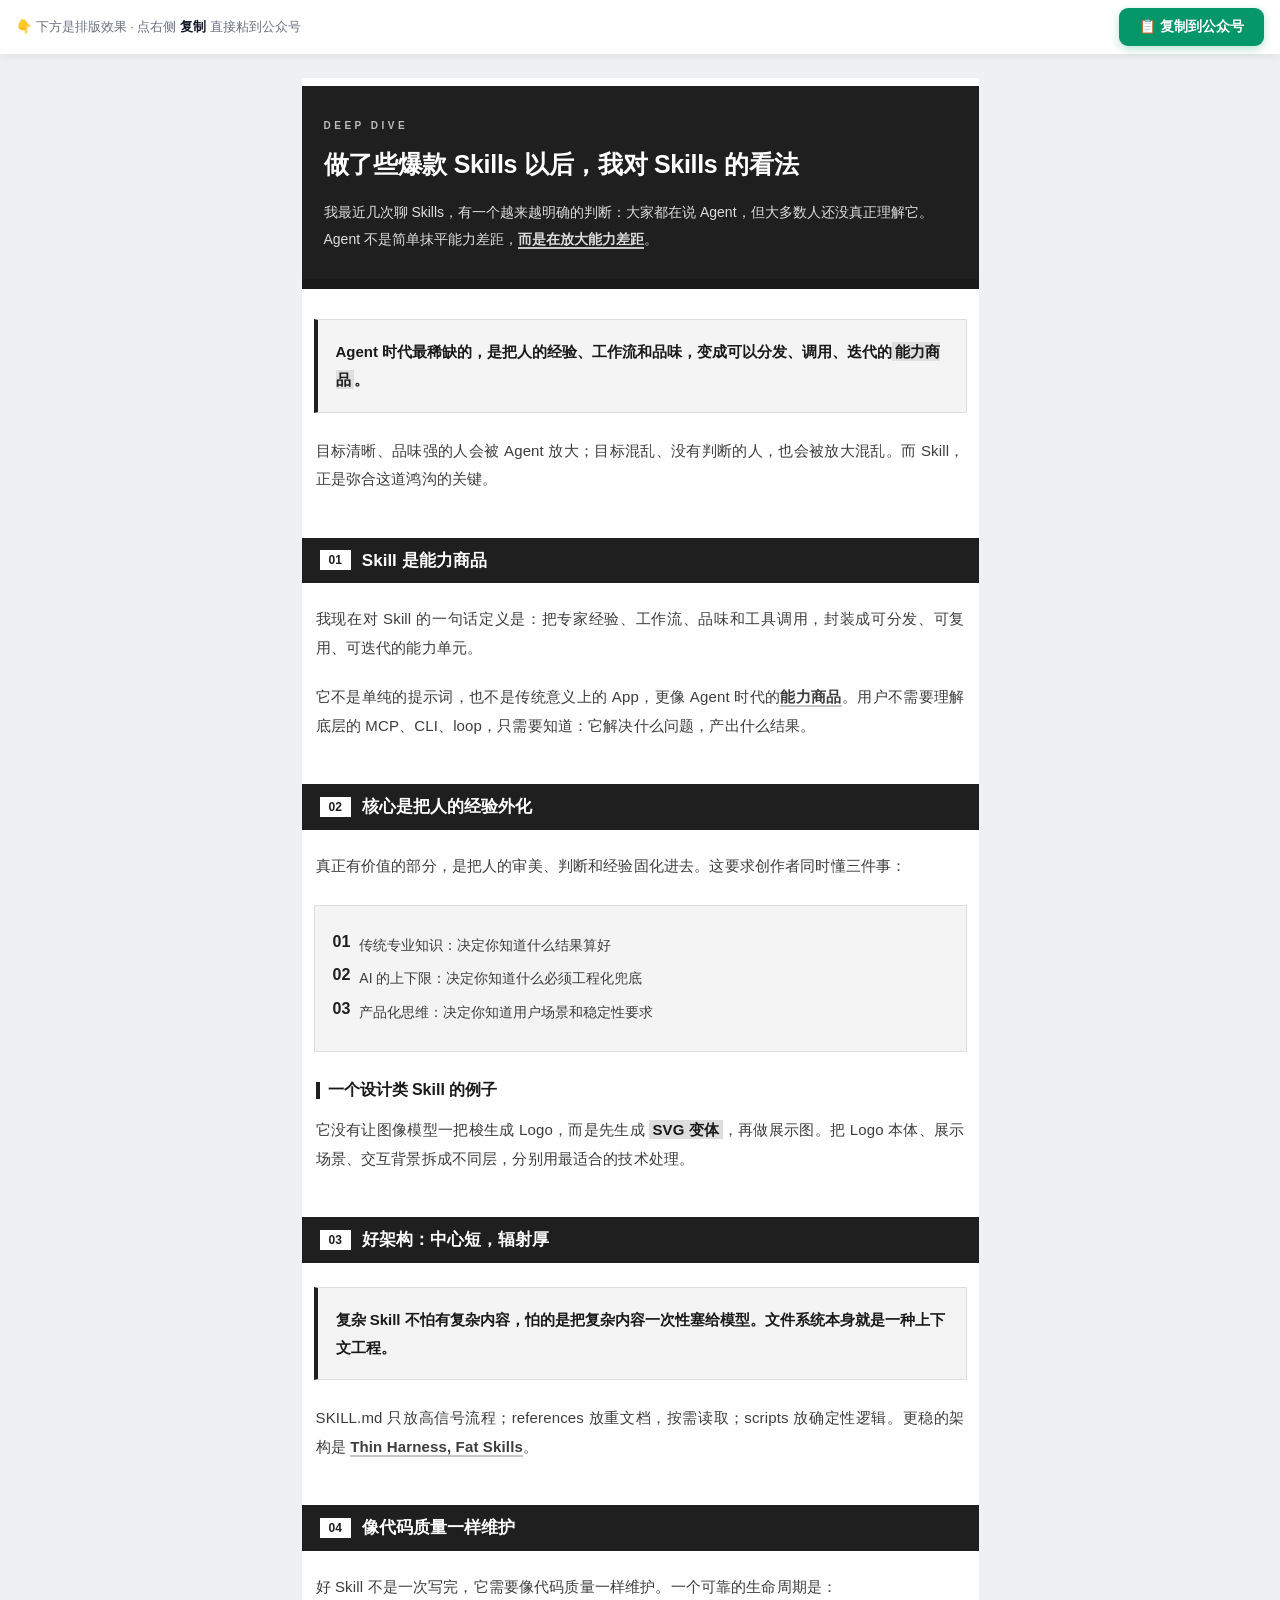
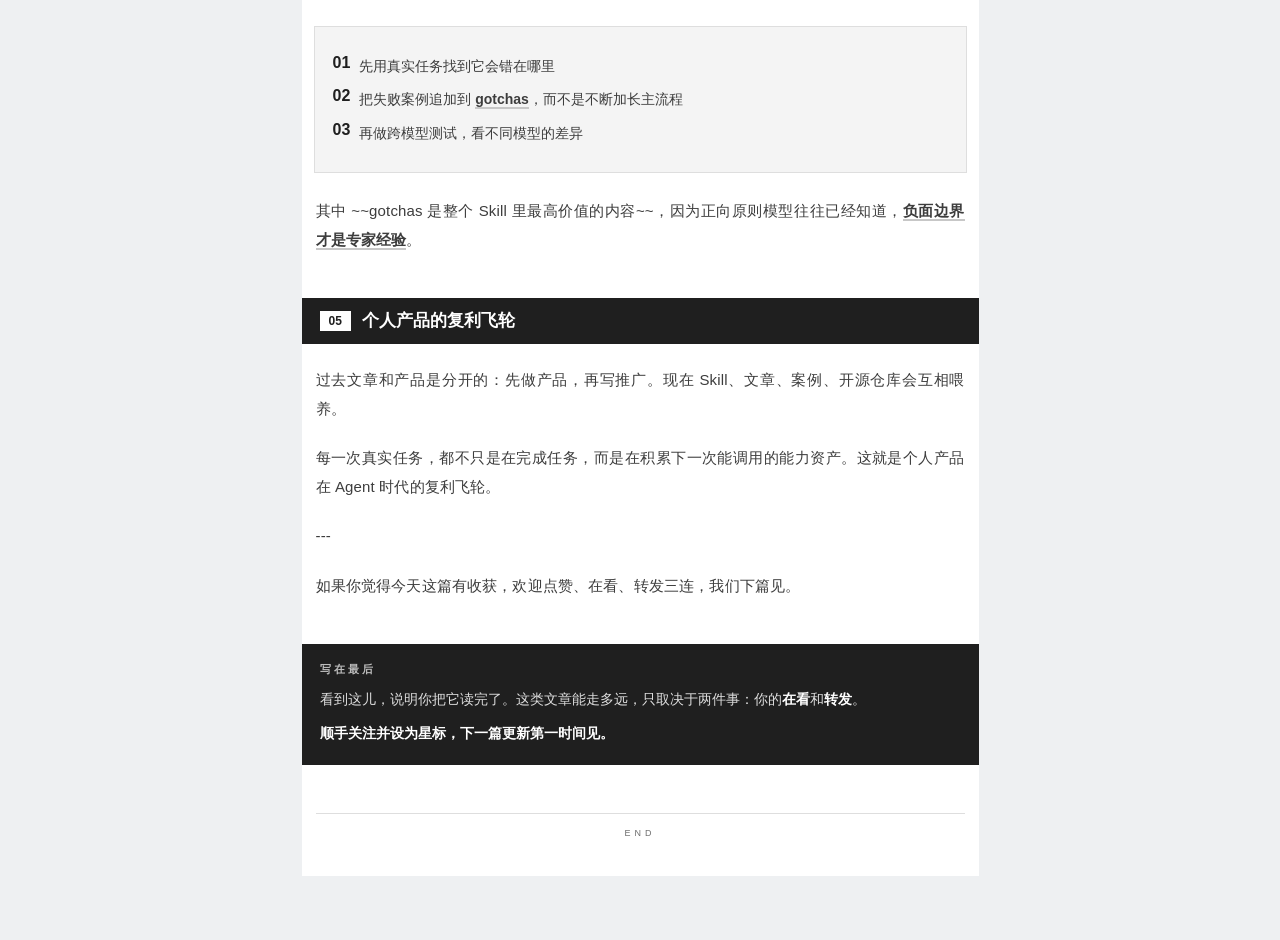
==== commit 8ae1abe0: "feat: harden pipeline gates and sync theme docs Editorial articles no longer land on formal skins; p" ====
--- a/docs/gallery/color-block.html
+++ b/docs/gallery/color-block.html
@@ -3,7 +3,7 @@
 <head>
 <meta charset="UTF-8">
 <meta name="viewport" content="width=device-width, initial-scale=1">
-<title>color-block · 公众号排版预览</title>
+<title>gal-color-block · 公众号排版预览</title>
 <style>
   body{margin:0;background:#eef0f2;font-family:-apple-system,BlinkMacSystemFont,'PingFang SC','Hiragino Sans GB','Microsoft YaHei',sans-serif;-webkit-text-size-adjust:100%;}
   .gzh-toolbar{position:fixed;top:0;left:0;right:0;height:54px;background:#ffffff;box-shadow:0 1px 10px rgba(0,0,0,.08);display:flex;align-items:center;justify-content:space-between;padding:0 16px;z-index:99;}
@@ -26,7 +26,7 @@
 <div class="gzh-toast" id="gzhToast"></div>
 <div class="gzh-stage">
   <div id="gzh-content">
-<section style="box-sizing:border-box;max-width:677px;margin:0 auto;padding:8px 0 30px;background:#FFFFFF;color:#3D4E5E;font-family:-apple-system,BlinkMacSystemFont,Segoe UI,PingFang SC,Hiragino Sans GB,Microsoft YaHei,sans-serif;overflow-x:hidden;"><section style="margin:0 0 30px;background:#1B5E8C;padding:34px 22px 0;"><p style="margin:0 0 16px;font-size:10px;font-weight:800;letter-spacing:3.5px;color:#FFFFFFB3;"><span leaf="">DEEP DIVE</span></p><p style="margin:0 0 16px;font-size:25px;font-weight:800;line-height:1.42;color:#FFFFFF;letter-spacing:-0.3px;"><span leaf="">做了些爆款 Skills 以后，我对 Skills 的看法</span></p><p style="margin:0 0 26px;font-size:14px;line-height:1.95;color:#FFFFFFD9;"><span leaf="">我最近几次聊 Skills，有一个越来越明确的判断：大家都在说 Agent，但大多数人还没真正理解它。Agent 不是简单抹平能力差距，</span><span style="border-bottom:2px solid #A9CBE2;font-weight:600;"><span leaf="">而是在放大能力差距</span></span><span leaf="">。</span></p><section style="height:10px;background:#00000026;margin:0 -22px;line-height:0;"><span leaf=""> </span></section></section><section style="margin:0 14px 36px;"><p style="font-size:11px;color:#66747F;margin:0 0 10px;letter-spacing:2px;"><span leaf="">本文看点</span></p><section style="background:#EDF3F8;border-left:5px solid #1B5E8C;padding:10px 12px;margin-bottom:6px;"><span style="font-size:11px;font-weight:800;color:#1B5E8C;margin-right:9px;"><span leaf="">01</span></span><span style="font-size:13px;font-weight:700;color:#14283C;"><span leaf="">Skill 是能力商品</span></span></section><section style="background:#EDF3F8;border-left:5px solid #1B5E8C;padding:10px 12px;margin-bottom:6px;"><span style="font-size:11px;font-weight:800;color:#1B5E8C;margin-right:9px;"><span leaf="">02</span></span><span style="font-size:13px;font-weight:700;color:#14283C;"><span leaf="">核心是把人的经验外化</span></span></section><section style="background:#EDF3F8;border-left:5px solid #1B5E8C;padding:10px 12px;margin-bottom:6px;"><span style="font-size:11px;font-weight:800;color:#1B5E8C;margin-right:9px;"><span leaf="">03</span></span><span style="font-size:13px;font-weight:700;color:#14283C;"><span leaf="">好架构：中心短，辐射厚</span></span></section></section><section style="margin:24px 12px;padding:18px;background:#FFFFFF;border:1px solid #D3E0EA;border-radius:0;box-shadow:none;background:#EDF3F8;border-left:4px solid #1B5E8C;box-shadow:none;"><p style="margin:0;font-size:15px;line-height:1.85;color:#14283C;font-weight:650;"><span leaf="">Agent 时代最稀缺的，是把人的经验、工作流和品味，变成可以分发、调用、迭代的</span><span style="background:#D3E0EA;color:#14283C;padding:1px 3px;font-weight:600;"><span leaf="">能力商品</span></span><span leaf="">。</span></p></section><p style="margin:0 14px 21px;font-size:15px;line-height:1.9;letter-spacing:0.15px;text-align:justify;color:#3D4E5E;"><span leaf="">目标清晰、品味强的人会被 Agent 放大；目标混乱、没有判断的人，也会被放大混乱。而 Skill，正是弥合这道鸿沟的关键。</span></p><section style="margin:44px 0 22px;background:#1B5E8C;padding:11px 18px;"><section style="display:flex;align-items:center;"><span style="display:inline-block;background:#FFFFFF;color:#1B5E8C;font-size:12px;font-weight:800;padding:3px 9px;margin-right:11px;"><span leaf="">01</span></span><span style="font-size:17px;font-weight:800;color:#FFFFFF;line-height:1.4;"><span leaf="">Skill 是能力商品</span></span></section></section><p style="margin:0 14px 21px;font-size:15px;line-height:1.9;letter-spacing:0.15px;text-align:justify;color:#3D4E5E;"><span leaf="">我现在对 Skill 的一句话定义是：把专家经验、工作流、品味和工具调用，封装成可分发、可复用、可迭代的能力单元。</span></p><p style="margin:0 14px 21px;font-size:15px;line-height:1.9;letter-spacing:0.15px;text-align:justify;color:#3D4E5E;"><span leaf="">它不是单纯的提示词，也不是传统意义上的 App，更像 Agent 时代的</span><span style="border-bottom:2px solid #A9CBE2;font-weight:600;"><span leaf="">能力商品</span></span><span leaf="">。用户不需要理解底层的 MCP、CLI、loop，只需要知道：它解决什么问题，产出什么结果。</span></p><section style="margin:44px 0 22px;background:#1B5E8C;padding:11px 18px;"><section style="display:flex;align-items:center;"><span style="display:inline-block;background:#FFFFFF;color:#1B5E8C;font-size:12px;font-weight:800;padding:3px 9px;margin-right:11px;"><span leaf="">02</span></span><span style="font-size:17px;font-weight:800;color:#FFFFFF;line-height:1.4;"><span leaf="">核心是把人的经验外化</span></span></section></section><p style="margin:0 14px 21px;font-size:15px;line-height:1.9;letter-spacing:0.15px;text-align:justify;color:#3D4E5E;"><span leaf="">真正有价值的部分，是把人的审美、判断和经验固化进去。这要求创作者同时懂三件事：</span></p><section style="margin:24px 12px;padding:18px;background:#FFFFFF;border:1px solid #D3E0EA;border-radius:0;box-shadow:none;background:#EDF3F8;"><section style="display:flex;align-items:flex-start;margin:9px 0;"><p style="margin:0 9px 0 0;color:#1B5E8C;font-weight:900;"><span leaf="">01</span></p><p style="margin:0;flex:1;font-size:14px;line-height:1.75;color:#3D4E5E;"><span leaf="">传统专业知识：决定你知道什么结果算好</span></p></section><section style="display:flex;align-items:flex-start;margin:9px 0;"><p style="margin:0 9px 0 0;color:#1B5E8C;font-weight:900;"><span leaf="">02</span></p><p style="margin:0;flex:1;font-size:14px;line-height:1.75;color:#3D4E5E;"><span leaf="">AI 的上下限：决定你知道什么必须工程化兜底</span></p></section><section style="display:flex;align-items:flex-start;margin:9px 0;"><p style="margin:0 9px 0 0;color:#1B5E8C;font-weight:900;"><span leaf="">03</span></p><p style="margin:0;flex:1;font-size:14px;line-height:1.75;color:#3D4E5E;"><span leaf="">产品化思维：决定你知道用户场景和稳定性要求</span></p></section></section><section style="margin:28px 14px 15px;display:flex;align-items:center;gap:8px;"><span style="width:4px;height:17px;background:#1B5E8C;display:inline-block;"><span leaf=""> </span></span><p style="margin:0;font-size:16px;font-weight:800;color:#14283C;"><span leaf="">一个设计类 Skill 的例子</span></p></section><p style="margin:0 14px 21px;font-size:15px;line-height:1.9;letter-spacing:0.15px;text-align:justify;color:#3D4E5E;"><span leaf="">它没有让图像模型一把梭生成 Logo，而是先生成 </span><span style="background:#D3E0EA;color:#14283C;padding:1px 3px;font-weight:600;"><span leaf="">SVG 变体</span></span><span leaf="">，再做展示图。把 Logo 本体、展示场景、交互背景拆成不同层，分别用最适合的技术处理。</span></p><section style="margin:44px 0 22px;background:#1B5E8C;padding:11px 18px;"><section style="display:flex;align-items:center;"><span style="display:inline-block;background:#FFFFFF;color:#1B5E8C;font-size:12px;font-weight:800;padding:3px 9px;margin-right:11px;"><span leaf="">03</span></span><span style="font-size:17px;font-weight:800;color:#FFFFFF;line-height:1.4;"><span leaf="">好架构：中心短，辐射厚</span></span></section></section><section style="margin:24px 12px;padding:18px;background:#FFFFFF;border:1px solid #D3E0EA;border-radius:0;box-shadow:none;background:#EDF3F8;border-left:4px solid #1B5E8C;box-shadow:none;"><p style="margin:0;font-size:15px;line-height:1.85;color:#14283C;font-weight:650;"><span leaf="">复杂 Skill 不怕有复杂内容，怕的是把复杂内容一次性塞给模型。文件系统本身就是一种上下文工程。</span></p></section><p style="margin:0 14px 21px;font-size:15px;line-height:1.9;letter-spacing:0.15px;text-align:justify;color:#3D4E5E;"><span leaf="">SKILL.md 只放高信号流程；references 放重文档，按需读取；scripts 放确定性逻辑。更稳的架构是 </span><span style="border-bottom:2px solid #A9CBE2;font-weight:600;"><span leaf="">Thin Harness, Fat Skills</span></span><span leaf="">。</span></p><section style="margin:44px 0 22px;background:#1B5E8C;padding:11px 18px;"><section style="display:flex;align-items:center;"><span style="display:inline-block;background:#FFFFFF;color:#1B5E8C;font-size:12px;font-weight:800;padding:3px 9px;margin-right:11px;"><span leaf="">04</span></span><span style="font-size:17px;font-weight:800;color:#FFFFFF;line-height:1.4;"><span leaf="">像代码质量一样维护</span></span></section></section><p style="margin:0 14px 21px;font-size:15px;line-height:1.9;letter-spacing:0.15px;text-align:justify;color:#3D4E5E;"><span leaf="">好 Skill 不是一次写完，它需要像代码质量一样维护。一个可靠的生命周期是：</span></p><section style="margin:24px 12px;padding:18px;background:#FFFFFF;border:1px solid #D3E0EA;border-radius:0;box-shadow:none;background:#EDF3F8;"><section style="display:flex;align-items:flex-start;margin:9px 0;"><p style="margin:0 9px 0 0;color:#1B5E8C;font-weight:900;"><span leaf="">01</span></p><p style="margin:0;flex:1;font-size:14px;line-height:1.75;color:#3D4E5E;"><span leaf="">先用真实任务找到它会错在哪里</span></p></section><section style="display:flex;align-items:flex-start;margin:9px 0;"><p style="margin:0 9px 0 0;color:#1B5E8C;font-weight:900;"><span leaf="">02</span></p><p style="margin:0;flex:1;font-size:14px;line-height:1.75;color:#3D4E5E;"><span leaf="">把失败案例追加到 </span><span style="border-bottom:2px solid #A9CBE2;font-weight:600;"><span leaf="">gotchas</span></span><span leaf="">，而不是不断加长主流程</span></p></section><section style="display:flex;align-items:flex-start;margin:9px 0;"><p style="margin:0 9px 0 0;color:#1B5E8C;font-weight:900;"><span leaf="">03</span></p><p style="margin:0;flex:1;font-size:14px;line-height:1.75;color:#3D4E5E;"><span leaf="">再做跨模型测试，看不同模型的差异</span></p></section></section><p style="margin:0 14px 21px;font-size:15px;line-height:1.9;letter-spacing:0.15px;text-align:justify;color:#3D4E5E;"><span leaf="">其中 ~~gotchas 是整个 Skill 里最高价值的内容~~，因为正向原则模型往往已经知道，</span><span style="border-bottom:2px solid #A9CBE2;font-weight:600;"><span leaf="">负面边界才是专家经验</span></span><span leaf="">。</span></p><section style="margin:44px 0 22px;background:#1B5E8C;padding:11px 18px;"><section style="display:flex;align-items:center;"><span style="display:inline-block;background:#FFFFFF;color:#1B5E8C;font-size:12px;font-weight:800;padding:3px 9px;margin-right:11px;"><span leaf="">05</span></span><span style="font-size:17px;font-weight:800;color:#FFFFFF;line-height:1.4;"><span leaf="">个人产品的复利飞轮</span></span></section></section><p style="margin:0 14px 21px;font-size:15px;line-height:1.9;letter-spacing:0.15px;text-align:justify;color:#3D4E5E;"><span leaf="">过去文章和产品是分开的：先做产品，再写推广。现在 Skill、文章、案例、开源仓库会互相喂养。</span></p><p style="margin:0 14px 21px;font-size:15px;line-height:1.9;letter-spacing:0.15px;text-align:justify;color:#3D4E5E;"><span leaf="">每一次真实任务，都不只是在完成任务，而是在积累下一次能调用的能力资产。这就是个人产品在 Agent 时代的复利飞轮。</span></p><p style="margin:0 14px 21px;font-size:15px;line-height:1.9;letter-spacing:0.15px;text-align:justify;color:#3D4E5E;"><span leaf="">---</span></p><p style="margin:0 14px 21px;font-size:15px;line-height:1.9;letter-spacing:0.15px;text-align:justify;color:#3D4E5E;"><span leaf="">如果你觉得今天这篇有收获，欢迎点赞、在看、转发三连，我们下篇见。</span></p><section style="margin:44px 0 0;background:#1B5E8C;padding:18px 18px;"><p style="margin:0 0 10px;font-size:11px;font-weight:800;letter-spacing:3px;color:#FFFFFFB3;"><span leaf="">写在最后</span></p><p style="margin:0 0 8px;font-size:14px;line-height:1.85;color:#FFFFFFD9;"><span leaf="">看到这儿，说明你把它读完了。这类文章能走多远，只取决于两件事：你的</span><span style="font-weight:800;color:#FFFFFF;"><span leaf="">在看</span></span><span leaf="">和</span><span style="font-weight:800;color:#FFFFFF;"><span leaf="">转发</span></span><span leaf="">。</span></p><p style="margin:0;font-size:14px;line-height:1.85;font-weight:700;color:#FFFFFF;"><span leaf="">顺手</span><span style="font-weight:800;color:#FFFFFF;"><span leaf="">关注</span></span><span leaf="">并设为星标，下一篇更新第一时间见。</span></p></section><section style="margin:48px 14px 8px;text-align:center;"><section style="height:1px;background:#D3E0EA;margin-bottom:14px;"><span leaf=""> </span></section><p style="margin:0;font-size:9px;color:#66747F;letter-spacing:4px;"><span leaf="">END</span></p></section></section>
+<section style="box-sizing:border-box;max-width:677px;margin:0 auto;padding:8px 0 30px;background:#FFFFFF;color:#3D3D3D;font-family:-apple-system,BlinkMacSystemFont,Segoe UI,PingFang SC,Hiragino Sans GB,Microsoft YaHei,sans-serif;overflow-x:hidden;"><section style="margin:0 0 30px;background:#1F1F1F;padding:34px 22px 0;"><p style="margin:0 0 16px;font-size:10px;font-weight:800;letter-spacing:3.5px;color:#FFFFFFB3;"><span leaf="">DEEP DIVE</span></p><p style="margin:0 0 16px;font-size:25px;font-weight:800;line-height:1.42;color:#FFFFFF;letter-spacing:-0.3px;"><span leaf="">做了些爆款 Skills 以后，我对 Skills 的看法</span></p><p style="margin:0 0 26px;font-size:14px;line-height:1.95;color:#FFFFFFD9;"><span leaf="">我最近几次聊 Skills，有一个越来越明确的判断：大家都在说 Agent，但大多数人还没真正理解它。Agent 不是简单抹平能力差距，</span><span style="border-bottom:2px solid #C7C7C7;font-weight:600;"><span leaf="">而是在放大能力差距</span></span><span leaf="">。</span></p><section style="height:10px;background:#00000026;margin:0 -22px;line-height:0;"><span leaf=""> </span></section></section><section style="margin:24px 12px;padding:18px;background:#FFFFFF;border:1px solid #DEDEDE;border-radius:0;box-shadow:none;background:#F4F4F4;border-left:4px solid #1F1F1F;box-shadow:none;"><p style="margin:0;font-size:15px;line-height:1.85;color:#1A1A1A;font-weight:650;"><span leaf="">Agent 时代最稀缺的，是把人的经验、工作流和品味，变成可以分发、调用、迭代的</span><span style="background:#DEDEDE;color:#1A1A1A;padding:1px 3px;font-weight:600;"><span leaf="">能力商品</span></span><span leaf="">。</span></p></section><p style="margin:0 14px 21px;font-size:15px;line-height:1.9;letter-spacing:0.15px;text-align:justify;color:#3D3D3D;"><span leaf="">目标清晰、品味强的人会被 Agent 放大；目标混乱、没有判断的人，也会被放大混乱。而 Skill，正是弥合这道鸿沟的关键。</span></p><section style="margin:44px 0 22px;background:#1F1F1F;padding:11px 18px;"><section style="display:flex;align-items:center;"><span style="display:inline-block;background:#FFFFFF;color:#1F1F1F;font-size:12px;font-weight:800;padding:3px 9px;margin-right:11px;"><span leaf="">01</span></span><span style="font-size:17px;font-weight:800;color:#FFFFFF;line-height:1.4;"><span leaf="">Skill 是能力商品</span></span></section></section><p style="margin:0 14px 21px;font-size:15px;line-height:1.9;letter-spacing:0.15px;text-align:justify;color:#3D3D3D;"><span leaf="">我现在对 Skill 的一句话定义是：把专家经验、工作流、品味和工具调用，封装成可分发、可复用、可迭代的能力单元。</span></p><p style="margin:0 14px 21px;font-size:15px;line-height:1.9;letter-spacing:0.15px;text-align:justify;color:#3D3D3D;"><span leaf="">它不是单纯的提示词，也不是传统意义上的 App，更像 Agent 时代的</span><span style="border-bottom:2px solid #C7C7C7;font-weight:600;"><span leaf="">能力商品</span></span><span leaf="">。用户不需要理解底层的 MCP、CLI、loop，只需要知道：它解决什么问题，产出什么结果。</span></p><section style="margin:44px 0 22px;background:#1F1F1F;padding:11px 18px;"><section style="display:flex;align-items:center;"><span style="display:inline-block;background:#FFFFFF;color:#1F1F1F;font-size:12px;font-weight:800;padding:3px 9px;margin-right:11px;"><span leaf="">02</span></span><span style="font-size:17px;font-weight:800;color:#FFFFFF;line-height:1.4;"><span leaf="">核心是把人的经验外化</span></span></section></section><p style="margin:0 14px 21px;font-size:15px;line-height:1.9;letter-spacing:0.15px;text-align:justify;color:#3D3D3D;"><span leaf="">真正有价值的部分，是把人的审美、判断和经验固化进去。这要求创作者同时懂三件事：</span></p><section style="margin:24px 12px;padding:18px;background:#FFFFFF;border:1px solid #DEDEDE;border-radius:0;box-shadow:none;background:#F4F4F4;"><section style="display:flex;align-items:flex-start;margin:9px 0;"><p style="margin:0 9px 0 0;color:#1F1F1F;font-weight:900;"><span leaf="">01</span></p><p style="margin:0;flex:1;font-size:14px;line-height:1.75;color:#3D3D3D;"><span leaf="">传统专业知识：决定你知道什么结果算好</span></p></section><section style="display:flex;align-items:flex-start;margin:9px 0;"><p style="margin:0 9px 0 0;color:#1F1F1F;font-weight:900;"><span leaf="">02</span></p><p style="margin:0;flex:1;font-size:14px;line-height:1.75;color:#3D3D3D;"><span leaf="">AI 的上下限：决定你知道什么必须工程化兜底</span></p></section><section style="display:flex;align-items:flex-start;margin:9px 0;"><p style="margin:0 9px 0 0;color:#1F1F1F;font-weight:900;"><span leaf="">03</span></p><p style="margin:0;flex:1;font-size:14px;line-height:1.75;color:#3D3D3D;"><span leaf="">产品化思维：决定你知道用户场景和稳定性要求</span></p></section></section><section style="margin:28px 14px 15px;display:flex;align-items:center;gap:8px;"><span style="width:4px;height:17px;background:#1F1F1F;display:inline-block;"><span leaf=""> </span></span><p style="margin:0;font-size:16px;font-weight:800;color:#1A1A1A;"><span leaf="">一个设计类 Skill 的例子</span></p></section><p style="margin:0 14px 21px;font-size:15px;line-height:1.9;letter-spacing:0.15px;text-align:justify;color:#3D3D3D;"><span leaf="">它没有让图像模型一把梭生成 Logo，而是先生成 </span><span style="background:#DEDEDE;color:#1A1A1A;padding:1px 3px;font-weight:600;"><span leaf="">SVG 变体</span></span><span leaf="">，再做展示图。把 Logo 本体、展示场景、交互背景拆成不同层，分别用最适合的技术处理。</span></p><section style="margin:44px 0 22px;background:#1F1F1F;padding:11px 18px;"><section style="display:flex;align-items:center;"><span style="display:inline-block;background:#FFFFFF;color:#1F1F1F;font-size:12px;font-weight:800;padding:3px 9px;margin-right:11px;"><span leaf="">03</span></span><span style="font-size:17px;font-weight:800;color:#FFFFFF;line-height:1.4;"><span leaf="">好架构：中心短，辐射厚</span></span></section></section><section style="margin:24px 12px;padding:18px;background:#FFFFFF;border:1px solid #DEDEDE;border-radius:0;box-shadow:none;background:#F4F4F4;border-left:4px solid #1F1F1F;box-shadow:none;"><p style="margin:0;font-size:15px;line-height:1.85;color:#1A1A1A;font-weight:650;"><span leaf="">复杂 Skill 不怕有复杂内容，怕的是把复杂内容一次性塞给模型。文件系统本身就是一种上下文工程。</span></p></section><p style="margin:0 14px 21px;font-size:15px;line-height:1.9;letter-spacing:0.15px;text-align:justify;color:#3D3D3D;"><span leaf="">SKILL.md 只放高信号流程；references 放重文档，按需读取；scripts 放确定性逻辑。更稳的架构是 </span><span style="border-bottom:2px solid #C7C7C7;font-weight:600;"><span leaf="">Thin Harness, Fat Skills</span></span><span leaf="">。</span></p><section style="margin:44px 0 22px;background:#1F1F1F;padding:11px 18px;"><section style="display:flex;align-items:center;"><span style="display:inline-block;background:#FFFFFF;color:#1F1F1F;font-size:12px;font-weight:800;padding:3px 9px;margin-right:11px;"><span leaf="">04</span></span><span style="font-size:17px;font-weight:800;color:#FFFFFF;line-height:1.4;"><span leaf="">像代码质量一样维护</span></span></section></section><p style="margin:0 14px 21px;font-size:15px;line-height:1.9;letter-spacing:0.15px;text-align:justify;color:#3D3D3D;"><span leaf="">好 Skill 不是一次写完，它需要像代码质量一样维护。一个可靠的生命周期是：</span></p><section style="margin:24px 12px;padding:18px;background:#FFFFFF;border:1px solid #DEDEDE;border-radius:0;box-shadow:none;background:#F4F4F4;"><section style="display:flex;align-items:flex-start;margin:9px 0;"><p style="margin:0 9px 0 0;color:#1F1F1F;font-weight:900;"><span leaf="">01</span></p><p style="margin:0;flex:1;font-size:14px;line-height:1.75;color:#3D3D3D;"><span leaf="">先用真实任务找到它会错在哪里</span></p></section><section style="display:flex;align-items:flex-start;margin:9px 0;"><p style="margin:0 9px 0 0;color:#1F1F1F;font-weight:900;"><span leaf="">02</span></p><p style="margin:0;flex:1;font-size:14px;line-height:1.75;color:#3D3D3D;"><span leaf="">把失败案例追加到 </span><span style="border-bottom:2px solid #C7C7C7;font-weight:600;"><span leaf="">gotchas</span></span><span leaf="">，而不是不断加长主流程</span></p></section><section style="display:flex;align-items:flex-start;margin:9px 0;"><p style="margin:0 9px 0 0;color:#1F1F1F;font-weight:900;"><span leaf="">03</span></p><p style="margin:0;flex:1;font-size:14px;line-height:1.75;color:#3D3D3D;"><span leaf="">再做跨模型测试，看不同模型的差异</span></p></section></section><p style="margin:0 14px 21px;font-size:15px;line-height:1.9;letter-spacing:0.15px;text-align:justify;color:#3D3D3D;"><span leaf="">其中 ~~gotchas 是整个 Skill 里最高价值的内容~~，因为正向原则模型往往已经知道，</span><span style="border-bottom:2px solid #C7C7C7;font-weight:600;"><span leaf="">负面边界才是专家经验</span></span><span leaf="">。</span></p><section style="margin:44px 0 22px;background:#1F1F1F;padding:11px 18px;"><section style="display:flex;align-items:center;"><span style="display:inline-block;background:#FFFFFF;color:#1F1F1F;font-size:12px;font-weight:800;padding:3px 9px;margin-right:11px;"><span leaf="">05</span></span><span style="font-size:17px;font-weight:800;color:#FFFFFF;line-height:1.4;"><span leaf="">个人产品的复利飞轮</span></span></section></section><p style="margin:0 14px 21px;font-size:15px;line-height:1.9;letter-spacing:0.15px;text-align:justify;color:#3D3D3D;"><span leaf="">过去文章和产品是分开的：先做产品，再写推广。现在 Skill、文章、案例、开源仓库会互相喂养。</span></p><p style="margin:0 14px 21px;font-size:15px;line-height:1.9;letter-spacing:0.15px;text-align:justify;color:#3D3D3D;"><span leaf="">每一次真实任务，都不只是在完成任务，而是在积累下一次能调用的能力资产。这就是个人产品在 Agent 时代的复利飞轮。</span></p><p style="margin:0 14px 21px;font-size:15px;line-height:1.9;letter-spacing:0.15px;text-align:justify;color:#3D3D3D;"><span leaf="">---</span></p><p style="margin:0 14px 21px;font-size:15px;line-height:1.9;letter-spacing:0.15px;text-align:justify;color:#3D3D3D;"><span leaf="">如果你觉得今天这篇有收获，欢迎点赞、在看、转发三连，我们下篇见。</span></p><section style="margin:44px 0 0;background:#1F1F1F;padding:18px 18px;"><p style="margin:0 0 10px;font-size:11px;font-weight:800;letter-spacing:3px;color:#FFFFFFB3;"><span leaf="">写在最后</span></p><p style="margin:0 0 8px;font-size:14px;line-height:1.85;color:#FFFFFFD9;"><span leaf="">看到这儿，说明你把它读完了。这类文章能走多远，只取决于两件事：你的</span><span style="font-weight:800;color:#FFFFFF;"><span leaf="">在看</span></span><span leaf="">和</span><span style="font-weight:800;color:#FFFFFF;"><span leaf="">转发</span></span><span leaf="">。</span></p><p style="margin:0;font-size:14px;line-height:1.85;font-weight:700;color:#FFFFFF;"><span leaf="">顺手</span><span style="font-weight:800;color:#FFFFFF;"><span leaf="">关注</span></span><span leaf="">并设为星标，下一篇更新第一时间见。</span></p></section><section style="margin:48px 14px 8px;text-align:center;"><section style="height:1px;background:#DEDEDE;margin-bottom:14px;"><span leaf=""> </span></section><p style="margin:0;font-size:9px;color:#6E6E6E;letter-spacing:4px;"><span leaf="">END</span></p></section></section>
   </div>
 </div>
 <script>
